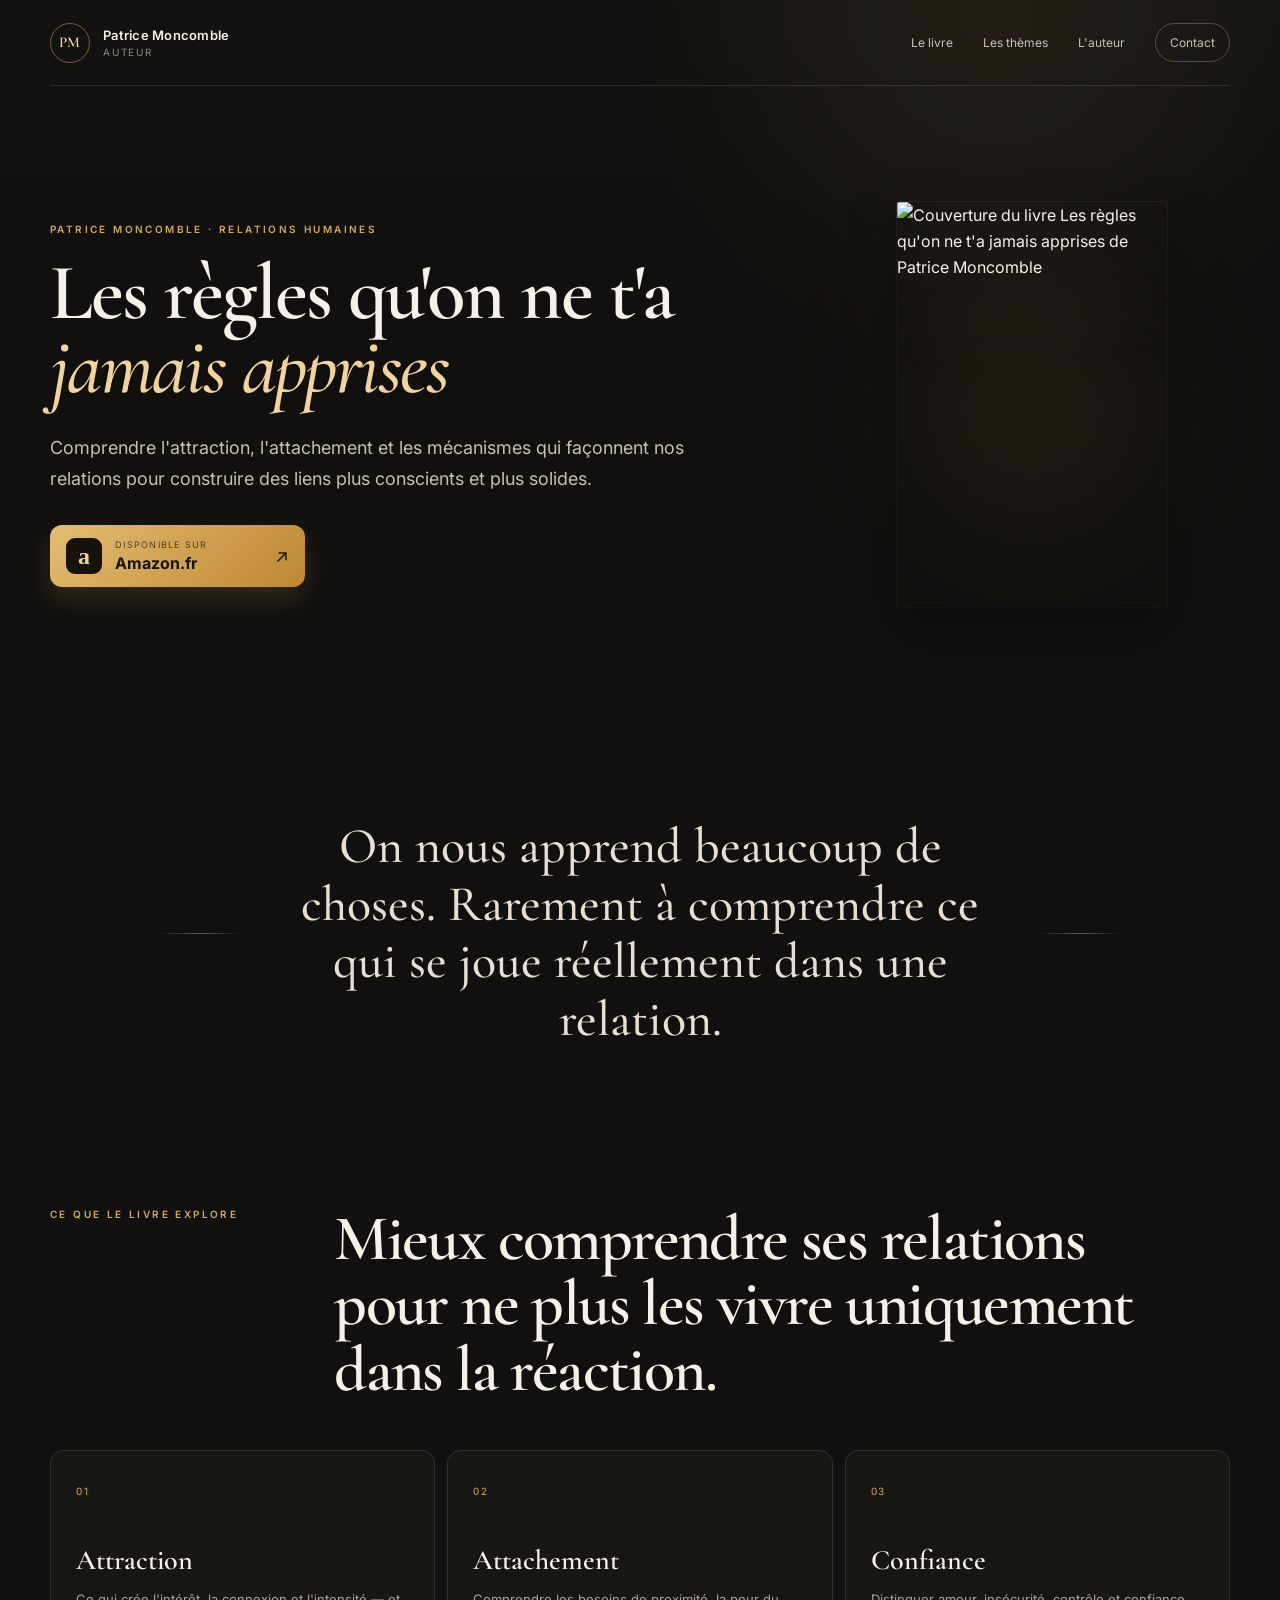
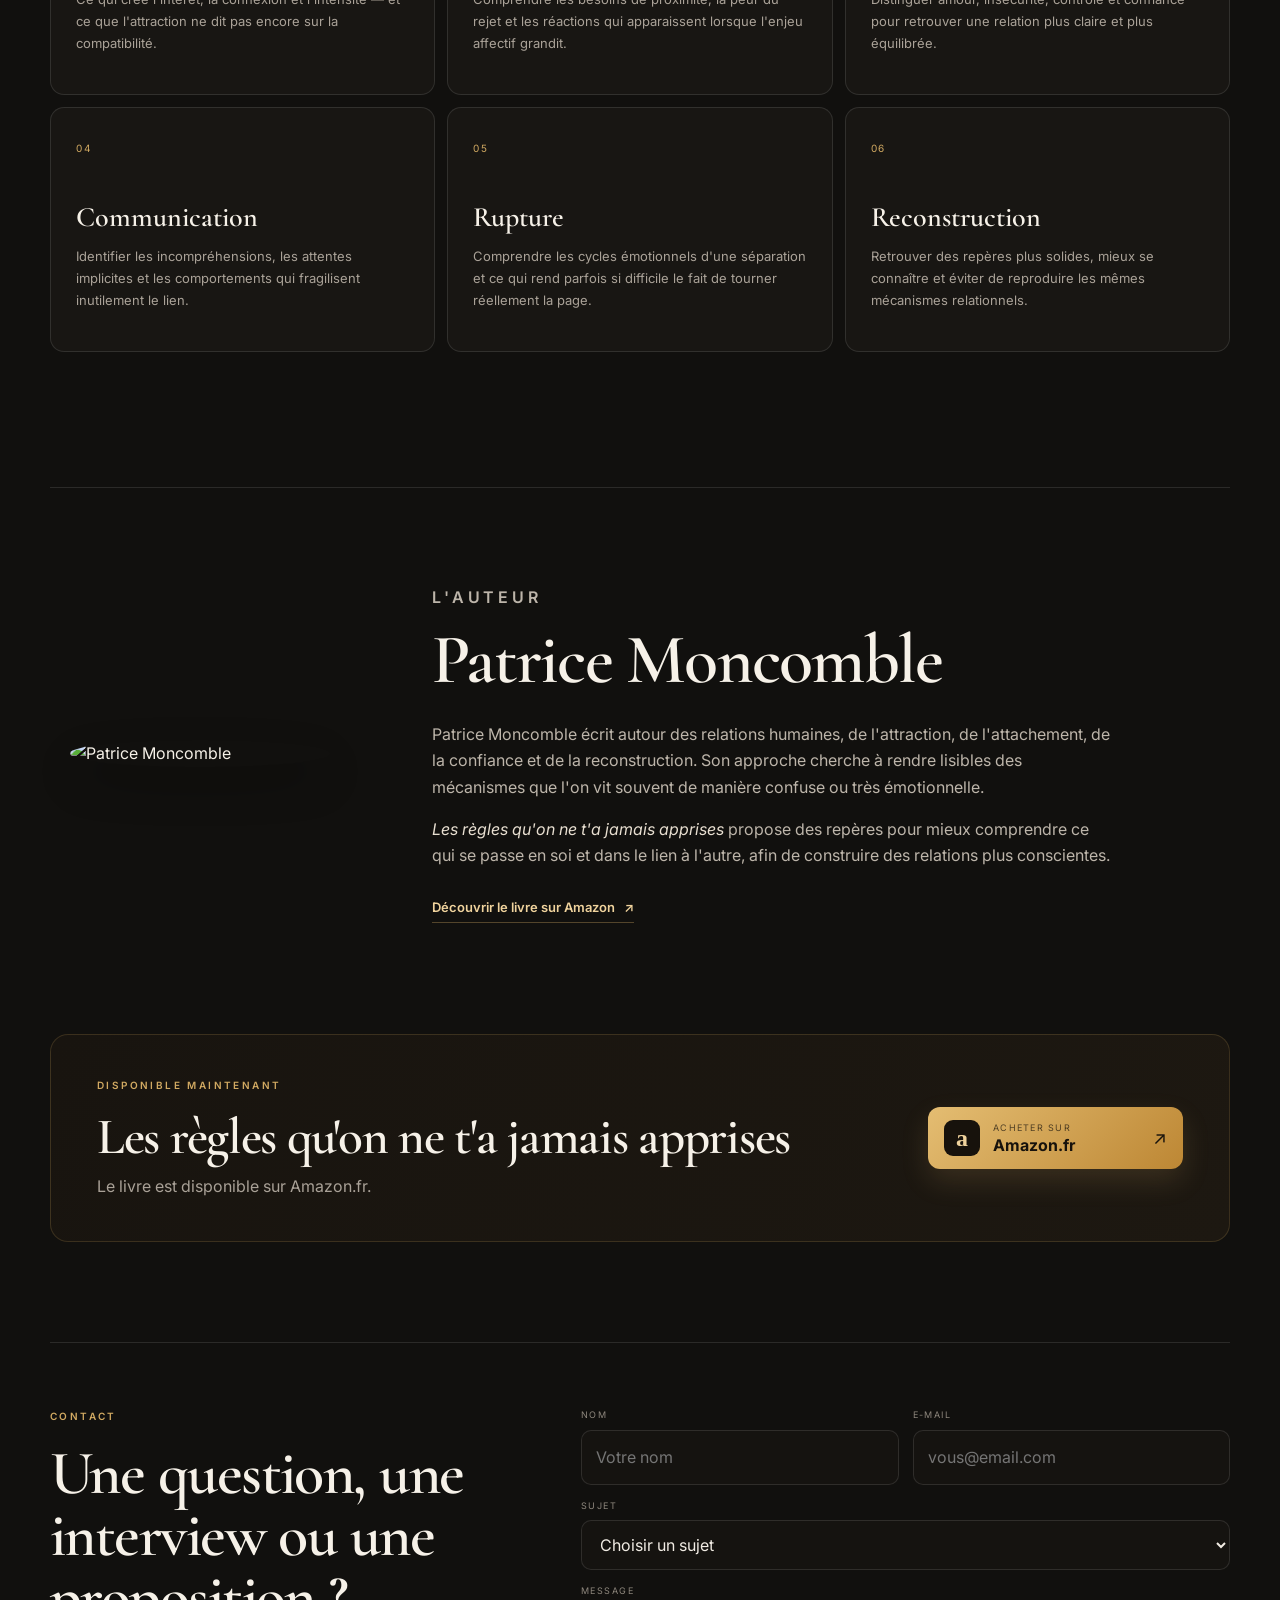
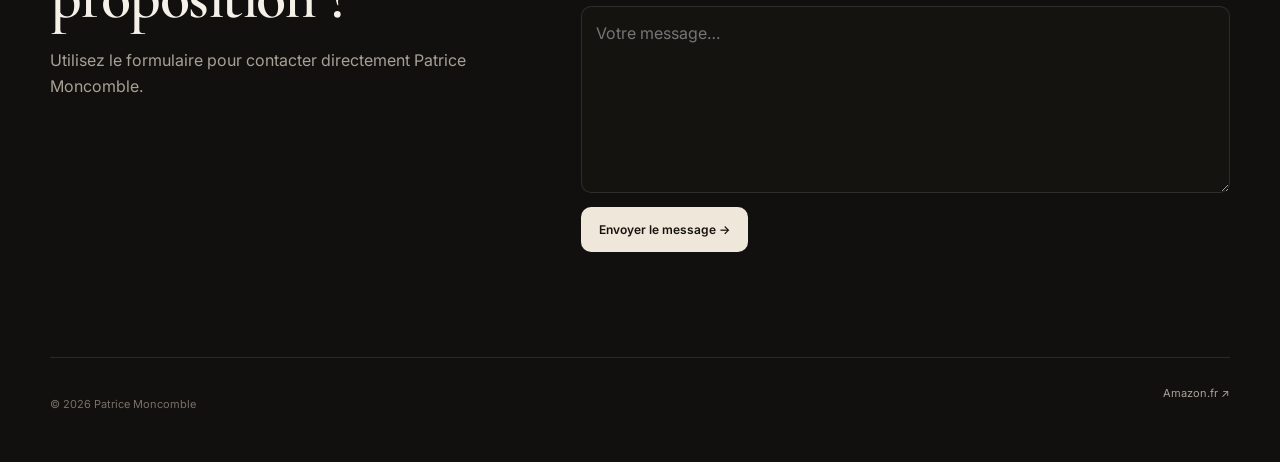
==== index.html @ eac73eb2 "Point homepage to verified book cover" ====
<!doctype html>
<html lang="fr">
<head>
  <meta charset="utf-8" />
  <meta name="viewport" content="width=device-width, initial-scale=1" />
  <meta name="description" content="Patrice Moncomble — Les règles qu'on ne t'a jamais apprises. Un livre sur l'attraction, l'attachement, la confiance et les relations modernes." />
  <meta name="theme-color" content="#11100e" />
  <title>Patrice Moncomble — Les règles qu'on ne t'a jamais apprises</title>
  <link rel="preconnect" href="https://fonts.googleapis.com">
  <link rel="preconnect" href="https://fonts.gstatic.com" crossorigin>
  <link href="https://fonts.googleapis.com/css2?family=Cormorant+Garamond:ital,wght@0,500;0,600;1,500;1,600&family=Inter:wght@400;500;600&display=swap" rel="stylesheet">
  <link rel="stylesheet" href="styles.css?v=20261001-2" />
</head>
<body>
  <header class="site-header">
    <a class="brand" href="#top" aria-label="Patrice Moncomble — accueil">
      <span class="brand-monogram">PM</span>
      <span class="brand-text"><strong>Patrice Moncomble</strong><small>Auteur</small></span>
    </a>
    <button class="menu-toggle" type="button" aria-expanded="false" aria-controls="main-nav" data-menu-toggle><span></span><span></span><span class="sr-only">Ouvrir le menu</span></button>
    <nav class="main-nav" id="main-nav" data-menu>
      <a href="#livre">Le livre</a>
      <a href="#themes">Les thèmes</a>
      <a href="#auteur">L'auteur</a>
      <a href="#contact" class="nav-contact">Contact</a>
    </nav>
  </header>

  <main id="top">
    <section class="hero" id="livre">
      <div class="hero-copy reveal">
        <p class="eyebrow">Patrice Moncomble · Relations humaines</p>
        <h1>Les règles qu'on ne t'a <em>jamais apprises</em></h1>
        <p class="hero-lead">Comprendre l'attraction, l'attachement et les mécanismes qui façonnent nos relations pour construire des liens plus conscients et plus solides.</p>

        <div class="buy-wrap" data-buy-wrap>
          <a class="amazon-button" href="https://www.amazon.fr/dp/B0H4B41YDD" target="_blank" rel="noopener noreferrer" data-amazon-button>
            <span class="amazon-mark">a</span>
            <span class="amazon-copy"><small>Disponible sur</small><strong>Amazon.fr</strong></span>
            <span class="amazon-arrow">↗</span>
          </a>
          <div class="spark-layer" aria-hidden="true" data-spark-layer></div>
        </div>
      </div>

      <div class="book-column reveal" data-delay="1">
        <div class="book-stage">
          <a class="book-link" href="https://www.amazon.fr/dp/B0H4B41YDD" target="_blank" rel="noopener noreferrer" aria-label="Acheter Les règles qu'on ne t'a jamais apprises sur Amazon.fr">
            <img src="assets/book-cover-live.jpg?v=20261002-1300" alt="Couverture du livre Les règles qu'on ne t'a jamais apprises de Patrice Moncomble" class="book-cover" />
            <span class="sr-only">Acheter le livre sur Amazon.fr</span>
          </a>
        </div>
      </div>
    </section>

    <section class="statement reveal">
      <span class="statement-rule"></span>
      <p>On nous apprend beaucoup de choses. Rarement à comprendre ce qui se joue réellement dans une relation.</p>
      <span class="statement-rule"></span>
    </section>

    <section class="content-section" id="themes">
      <div class="section-heading reveal">
        <p class="eyebrow">Ce que le livre explore</p>
        <h2>Mieux comprendre ses relations pour ne plus les vivre uniquement dans la réaction.</h2>
      </div>

      <div class="topic-grid">
        <article class="topic-card reveal"><span class="topic-number">01</span><h3>Attraction</h3><p>Ce qui crée l'intérêt, la connexion et l'intensité — et ce que l'attraction ne dit pas encore sur la compatibilité.</p></article>
        <article class="topic-card reveal" data-delay="1"><span class="topic-number">02</span><h3>Attachement</h3><p>Comprendre les besoins de proximité, la peur du rejet et les réactions qui apparaissent lorsque l'enjeu affectif grandit.</p></article>
        <article class="topic-card reveal" data-delay="2"><span class="topic-number">03</span><h3>Confiance</h3><p>Distinguer amour, insécurité, contrôle et confiance pour retrouver une relation plus claire et plus équilibrée.</p></article>
        <article class="topic-card reveal"><span class="topic-number">04</span><h3>Communication</h3><p>Identifier les incompréhensions, les attentes implicites et les comportements qui fragilisent inutilement le lien.</p></article>
        <article class="topic-card reveal" data-delay="1"><span class="topic-number">05</span><h3>Rupture</h3><p>Comprendre les cycles émotionnels d'une séparation et ce qui rend parfois si difficile le fait de tourner réellement la page.</p></article>
        <article class="topic-card reveal" data-delay="2"><span class="topic-number">06</span><h3>Reconstruction</h3><p>Retrouver des repères plus solides, mieux se connaître et éviter de reproduire les mêmes mécanismes relationnels.</p></article>
      </div>
    </section>

    <section class="author-section" id="auteur">
      <div class="author-photo reveal">
        <img src="assets/patrice-profile-v2.jpg" alt="Patrice Moncomble" />
      </div>
      <div class="author-copy reveal" data-delay="1">
        <p class="eyebrow">L'auteur</p>
        <h2>Patrice Moncomble</h2>
        <p>Patrice Moncomble écrit autour des relations humaines, de l'attraction, de l'attachement, de la confiance et de la reconstruction. Son approche cherche à rendre lisibles des mécanismes que l'on vit souvent de manière confuse ou très émotionnelle.</p>
        <p><em>Les règles qu'on ne t'a jamais apprises</em> propose des repères pour mieux comprendre ce qui se passe en soi et dans le lien à l'autre, afin de construire des relations plus conscientes.</p>
        <a class="text-link" href="https://www.amazon.fr/dp/B0H4B41YDD" target="_blank" rel="noopener noreferrer">Découvrir le livre sur Amazon <span>↗</span></a>
      </div>
    </section>

    <section class="purchase-section reveal">
      <div>
        <p class="eyebrow">Disponible maintenant</p>
        <h2>Les règles qu'on ne t'a jamais apprises</h2>
        <p>Le livre est disponible sur Amazon.fr.</p>
      </div>
      <div class="buy-wrap compact" data-buy-wrap>
        <a class="amazon-button" href="https://www.amazon.fr/dp/B0H4B41YDD" target="_blank" rel="noopener noreferrer" data-amazon-button>
          <span class="amazon-mark">a</span>
          <span class="amazon-copy"><small>Acheter sur</small><strong>Amazon.fr</strong></span>
          <span class="amazon-arrow">↗</span>
        </a>
        <div class="spark-layer" aria-hidden="true" data-spark-layer></div>
      </div>
    </section>

    <section class="contact-section" id="contact">
      <div class="contact-copy reveal">
        <p class="eyebrow">Contact</p>
        <h2>Une question, une interview ou une proposition ?</h2>
        <p>Utilisez le formulaire pour contacter directement Patrice Moncomble.</p>
      </div>

      <form class="contact-form reveal" action="https://formsubmit.co/patrice.moncomble@gmail.com" method="POST" data-contact-form>
        <input type="hidden" name="_subject" value="Nouveau message — Site Patrice Moncomble">
        <input type="hidden" name="_template" value="table">
        <input type="hidden" name="_captcha" value="false">
        <input type="hidden" name="_next" value="" data-next-url>
        <div class="form-grid">
          <label><span>Nom</span><input type="text" name="name" autocomplete="name" placeholder="Votre nom" required></label>
          <label><span>E-mail</span><input type="email" name="email" autocomplete="email" placeholder="vous@email.com" required></label>
        </div>
        <label><span>Sujet</span><select name="subject" required><option value="">Choisir un sujet</option><option>Le livre</option><option>Presse / interview</option><option>Collaboration</option><option>Autre</option></select></label>
        <label><span>Message</span><textarea name="message" rows="6" placeholder="Votre message…" required></textarea></label>
        <div class="form-footer"><button class="submit-button" type="submit" data-submit-button>Envoyer le message <span>→</span></button><p class="form-status" role="status" aria-live="polite" data-form-status></p></div>
      </form>
    </section>
  </main>

  <footer class="site-footer"><p>© <span data-year></span> Patrice Moncomble</p><a href="https://www.amazon.fr/dp/B0H4B41YDD" target="_blank" rel="noopener noreferrer">Amazon.fr ↗</a></footer>
  <script src="script.js"></script>
</body>
</html>
---- styles.css ----
:root{
  --bg:#11100e;
  --bg-soft:#171512;
  --paper:#eee7da;
  --text:#f6f1e8;
  --muted:#b7afa2;
  --line:rgba(255,255,255,.11);
  --gold:#d2aa62;
  --gold-soft:#f0d39d;
  --card:#181613;
  --max:1180px;
}
*{box-sizing:border-box}
html{scroll-behavior:smooth}
body{margin:0;background:var(--bg);color:var(--text);font-family:"Inter",system-ui,sans-serif;line-height:1.65;-webkit-font-smoothing:antialiased}
a{color:inherit;text-decoration:none}
img{display:block;max-width:100%}
button,input,select,textarea{font:inherit}
.sr-only{position:absolute!important;width:1px!important;height:1px!important;padding:0!important;margin:-1px!important;overflow:hidden!important;clip:rect(0,0,0,0)!important;white-space:nowrap!important;border:0!important}
body::before{content:"";position:fixed;inset:0;pointer-events:none;background:radial-gradient(circle at 78% 2%,rgba(210,170,98,.08),transparent 28%),linear-gradient(180deg,rgba(255,255,255,.012),transparent 45%);z-index:-1}
.site-header{width:min(calc(100% - 40px),var(--max));height:86px;margin:0 auto;display:flex;align-items:center;justify-content:space-between;border-bottom:1px solid var(--line);position:relative;z-index:20}
.brand{display:flex;align-items:center;gap:13px}.brand-monogram{width:40px;height:40px;border-radius:50%;border:1px solid rgba(210,170,98,.5);display:grid;place-items:center;color:var(--gold-soft);font:600 15px/1 "Cormorant Garamond",serif;letter-spacing:.06em}.brand-text{display:flex;flex-direction:column;line-height:1.08}.brand-text strong{font-size:13px;font-weight:600;letter-spacing:.02em}.brand-text small{font-size:10px;color:#8f887f;text-transform:uppercase;letter-spacing:.18em;margin-top:5px}.main-nav{display:flex;align-items:center;gap:30px;font-size:12px;color:#cac2b7}.main-nav a{transition:color .2s ease}.main-nav a:hover{color:#fff}.nav-contact{padding:9px 14px;border:1px solid rgba(210,170,98,.36);border-radius:999px}.menu-toggle{display:none;width:42px;height:42px;border:0;background:none;color:#fff}.menu-toggle>span:not(.sr-only){display:block;width:22px;height:1px;background:#fff;margin:6px auto}
.hero{width:min(calc(100% - 40px),var(--max));margin:0 auto;min-height:650px;padding:68px 0 82px;display:grid;grid-template-columns:minmax(0,1.28fr) minmax(260px,.72fr);gap:82px;align-items:center}.eyebrow{margin:0 0 18px;font-size:10px;font-weight:600;text-transform:uppercase;letter-spacing:.24em;color:var(--gold)}.hero h1,.section-heading h2,.author-copy h2,.purchase-section h2,.contact-copy h2{font-family:"Cormorant Garamond",serif;font-weight:600;letter-spacing:-.025em}.hero h1{font-size:clamp(54px,6.2vw,88px);line-height:.94;margin:0;max-width:760px}.hero h1 em{color:var(--gold-soft);font-weight:500}.hero-lead{max-width:650px;margin:28px 0 30px;font-size:18px;line-height:1.72;color:#c7bfb4}.hero-topics{display:flex;flex-wrap:wrap;gap:9px;margin-top:28px}.hero-topics span{font-size:11px;color:#9f978e;border:1px solid var(--line);border-radius:999px;padding:7px 11px}
.book-column{display:flex;justify-content:center}.book-stage{width:100%;display:flex;justify-content:center;position:relative}.book-stage::before{content:"";position:absolute;width:270px;height:270px;border-radius:50%;background:rgba(210,170,98,.065);filter:blur(68px);top:18%;left:50%;transform:translateX(-50%)}.book-link{display:block;position:relative;width:min(270px,64vw);cursor:pointer;transition:transform .25s ease}.book-link:hover{transform:translateY(-3px)}.book-cover{width:100%;height:auto;aspect-ratio:2/3;object-fit:cover;border-radius:2px;box-shadow:0 24px 52px rgba(0,0,0,.36),0 0 0 1px rgba(255,255,255,.05);position:relative;z-index:1}
.buy-wrap{display:inline-flex;position:relative}.amazon-button{display:inline-flex;align-items:center;gap:13px;min-width:255px;padding:13px 16px;border-radius:12px;background:linear-gradient(135deg,#e4bd72,#bd8734);color:#17120c;box-shadow:0 12px 28px rgba(210,170,98,.16);position:relative;z-index:2;transition:transform .22s ease,box-shadow .22s ease}.amazon-button:hover{transform:translateY(-2px);box-shadow:0 18px 35px rgba(210,170,98,.22)}.amazon-mark{width:36px;height:36px;border-radius:9px;display:grid;place-items:center;background:#17120c;color:#f0d39d;font:600 24px/1 Georgia,serif}.amazon-copy{display:flex;flex-direction:column;line-height:1.05}.amazon-copy small{font-size:9px;text-transform:uppercase;letter-spacing:.14em;opacity:.7}.amazon-copy strong{font-size:16px;margin-top:5px}.amazon-arrow{margin-left:auto;font-size:18px}.spark-layer{position:absolute;inset:-20px;pointer-events:none;z-index:3}.spark{position:absolute;width:5px;height:5px;border-radius:50%;background:#ffe0a0;box-shadow:0 0 9px rgba(255,222,160,.9);animation:spark .82s ease-out forwards}.spark.star{width:7px;height:7px;border-radius:0;clip-path:polygon(50% 0,62% 38%,100% 50%,62% 62%,50% 100%,38% 62%,0 50%,38% 38%)}@keyframes spark{0%{transform:scale(.1);opacity:0}18%{opacity:1}100%{transform:translate(var(--dx),var(--dy)) scale(1.25);opacity:0}}
.statement{width:min(calc(100% - 40px),960px);margin:0 auto;padding:82px 0 98px;display:grid;grid-template-columns:80px 1fr 80px;gap:28px;align-items:center;text-align:center}.statement-rule{height:1px;background:linear-gradient(90deg,transparent,rgba(210,170,98,.5),transparent)}.statement p{margin:0;font:500 clamp(30px,4.3vw,50px)/1.15 "Cormorant Garamond",serif;color:#e7dfd3}
.content-section{width:min(calc(100% - 40px),var(--max));margin:0 auto;padding:60px 0 105px}.section-heading{display:grid;grid-template-columns:.42fr 1.58fr;gap:46px;align-items:start;margin-bottom:48px}.section-heading h2{font-size:clamp(42px,5vw,64px);line-height:1.02;margin:0;max-width:830px}.topic-grid{display:grid;grid-template-columns:repeat(3,1fr);gap:12px}.topic-card{min-height:245px;background:var(--card);border:1px solid var(--line);border-radius:14px;padding:25px;transition:transform .22s ease,border-color .22s ease,background .22s ease}.topic-card:hover{transform:translateY(-3px);border-color:rgba(210,170,98,.28);background:#1c1915}.topic-number{font-size:10px;color:var(--gold);letter-spacing:.18em}.topic-card h3{font:600 28px/1.05 "Cormorant Garamond",serif;margin:44px 0 12px}.topic-card p{margin:0;font-size:13px;line-height:1.7;color:#aaa298}
.author-section{width:min(calc(100% - 40px),var(--max));margin:30px auto 0;padding:96px 0;display:grid;grid-template-columns:300px 1fr;gap:82px;align-items:center;border-top:1px solid var(--line)}.author-photo{width:260px;justify-self:center}.author-photo img{width:100%;height:auto;border-radius:50%;box-shadow:0 18px 42px rgba(0,0,0,.24)}.author-copy h2{font-size:clamp(48px,5.5vw,70px);line-height:.98;margin:0 0 26px}.author-copy p{max-width:680px;font-size:16px;color:#bdb5aa;margin:0 0 16px}.author-copy em{color:#e8dfd1}.text-link{display:inline-flex;align-items:center;gap:9px;margin-top:12px;color:var(--gold-soft);font-size:13px;font-weight:600;border-bottom:1px solid rgba(210,170,98,.35);padding-bottom:4px}
.purchase-section{width:min(calc(100% - 40px),var(--max));margin:15px auto 100px;padding:42px 46px;border:1px solid rgba(210,170,98,.18);background:linear-gradient(120deg,#18140f,#1d1811);border-radius:18px;display:flex;align-items:center;justify-content:space-between;gap:50px}.purchase-section h2{font-size:clamp(38px,4vw,54px);line-height:1;margin:0 0 10px}.purchase-section p:not(.eyebrow){margin:0;color:#a9a197}.compact{flex:0 0 auto}
.contact-section{width:min(calc(100% - 40px),var(--max));margin:0 auto;padding:65px 0 105px;display:grid;grid-template-columns:.82fr 1.18fr;gap:80px;border-top:1px solid var(--line)}.contact-copy h2{font-size:clamp(42px,5vw,62px);line-height:1;margin:0 0 18px}.contact-copy p:last-child{color:#a8a095;max-width:440px}.contact-form{display:flex;flex-direction:column;gap:14px}.form-grid{display:grid;grid-template-columns:1fr 1fr;gap:14px}.contact-form label{display:flex;flex-direction:column;gap:7px}.contact-form label span{font-size:9px;text-transform:uppercase;letter-spacing:.16em;color:#8e877d}.contact-form input,.contact-form select,.contact-form textarea{width:100%;border:1px solid var(--line);background:#151310;color:#f1ece4;border-radius:10px;padding:13px 14px;outline:none}.contact-form input:focus,.contact-form select:focus,.contact-form textarea:focus{border-color:rgba(210,170,98,.5)}.form-footer{display:flex;align-items:center;gap:18px}.submit-button{border:0;border-radius:10px;background:var(--paper);color:#16120d;padding:13px 18px;font-size:12px;font-weight:600;cursor:pointer}.submit-button[disabled]{opacity:.6;cursor:wait}.form-status{margin:0;font-size:11px;color:#a8a095}.site-footer{width:min(calc(100% - 40px),var(--max));margin:0 auto;padding:26px 0 38px;border-top:1px solid var(--line);display:flex;justify-content:space-between;color:#777067;font-size:11px}.site-footer a{color:#aaa297}
.reveal{opacity:0;transform:translateY(18px);transition:opacity .68s ease,transform .68s ease}.reveal.in-view{opacity:1;transform:none}.reveal[data-delay="1"]{transition-delay:.08s}.reveal[data-delay="2"]{transition-delay:.16s}
@media(max-width:920px){.main-nav{display:none;position:absolute;top:72px;left:0;right:0;padding:18px;background:#131210;border:1px solid var(--line);border-radius:12px;flex-direction:column;align-items:flex-start}.main-nav.open{display:flex}.menu-toggle{display:block}.hero{grid-template-columns:1fr;gap:48px;min-height:auto;padding-top:54px}.book-column{order:2}.hero-copy{order:1}.book-link{width:min(245px,66vw)}.section-heading,.author-section,.contact-section{grid-template-columns:1fr;gap:40px}.topic-grid{grid-template-columns:1fr 1fr}.author-photo{width:235px;justify-self:start}.purchase-section{flex-direction:column;align-items:flex-start}}
@media(max-width:620px){.site-header{height:74px}.hero{padding:46px 0 64px}.hero h1{font-size:50px}.hero-lead{font-size:16px}.book-link{width:min(225px,68vw)}.statement{grid-template-columns:1fr;padding:62px 0 76px}.statement-rule{display:none}.topic-grid{grid-template-columns:1fr}.content-section{padding-bottom:80px}.author-section{padding:76px 0}.author-photo{width:210px}.purchase-section{padding:28px 24px;margin-bottom:72px}.form-grid{grid-template-columns:1fr}.contact-section{padding-bottom:80px}.site-footer{flex-direction:column;gap:7px}}
@media(prefers-reduced-motion:reduce){html{scroll-behavior:auto}.reveal{opacity:1;transform:none;transition:none}.spark{display:none}.amazon-button,.topic-card,.book-link{transition:none}}
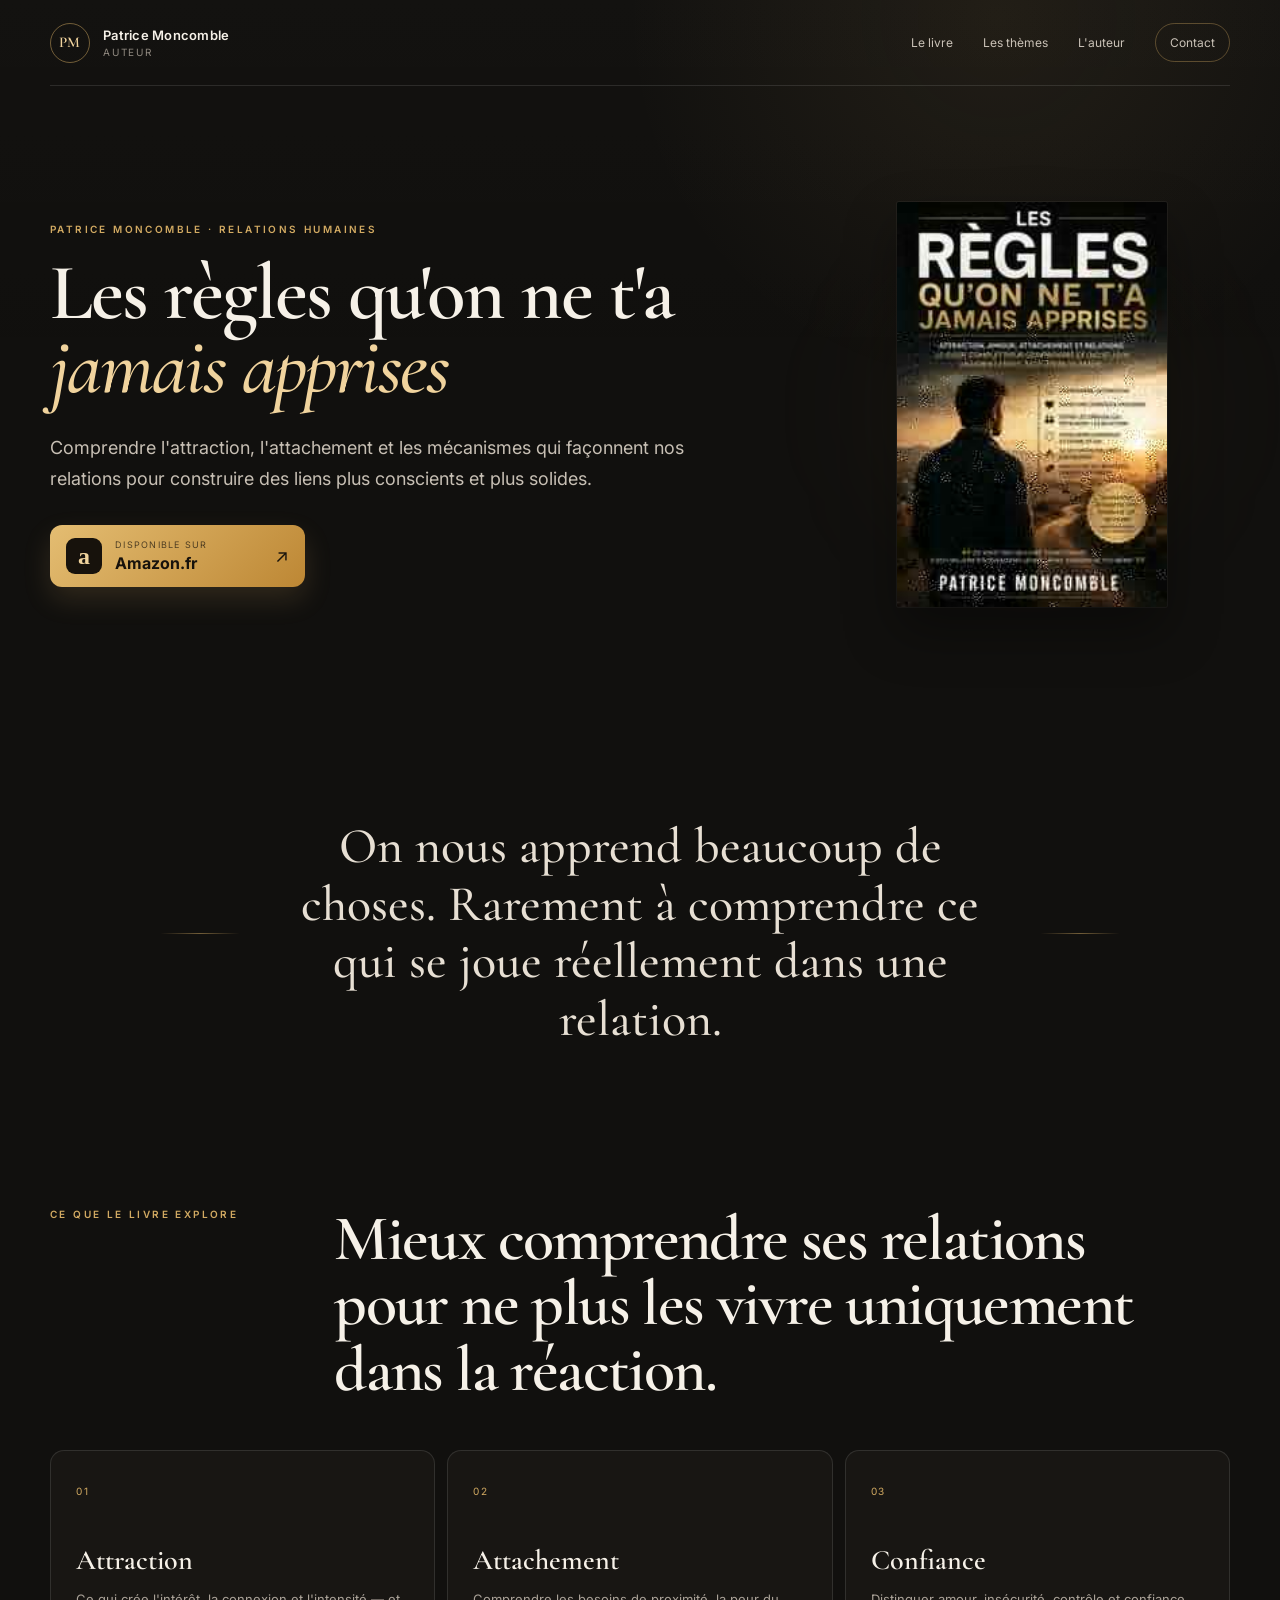
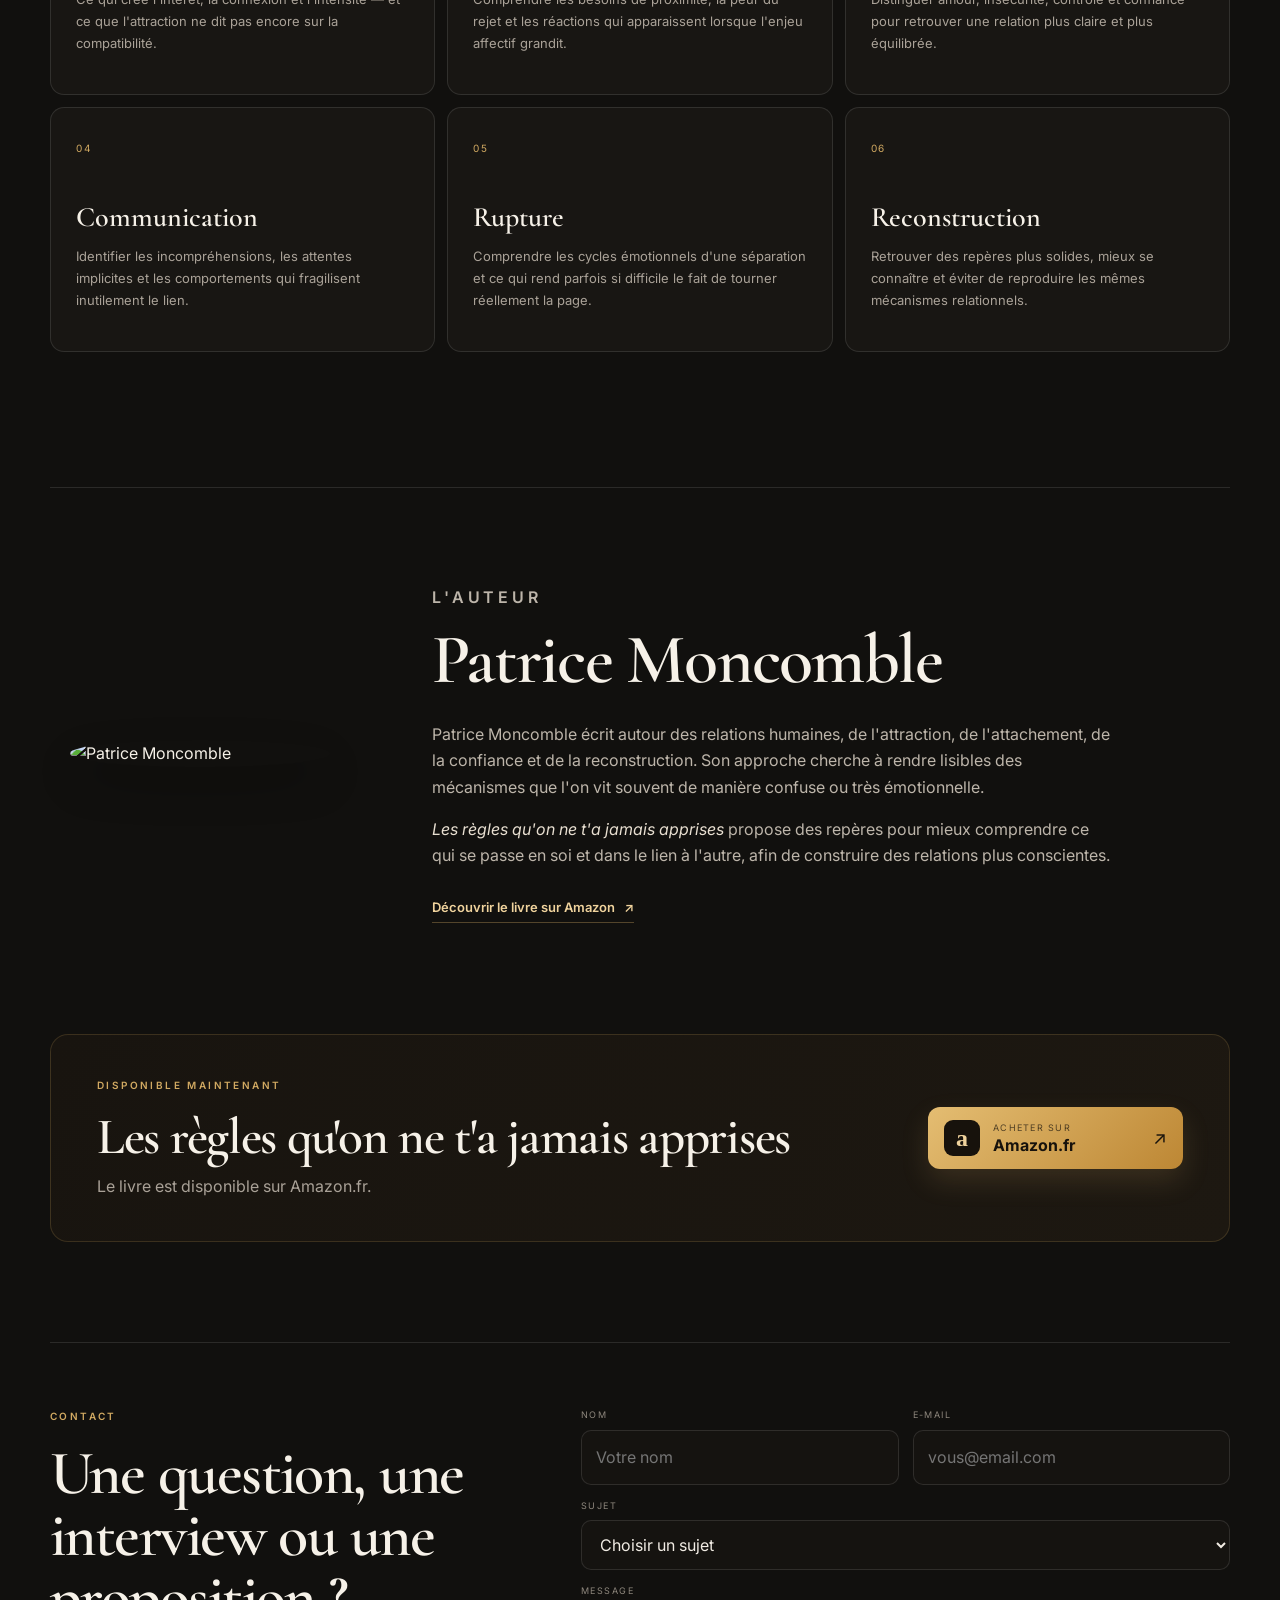
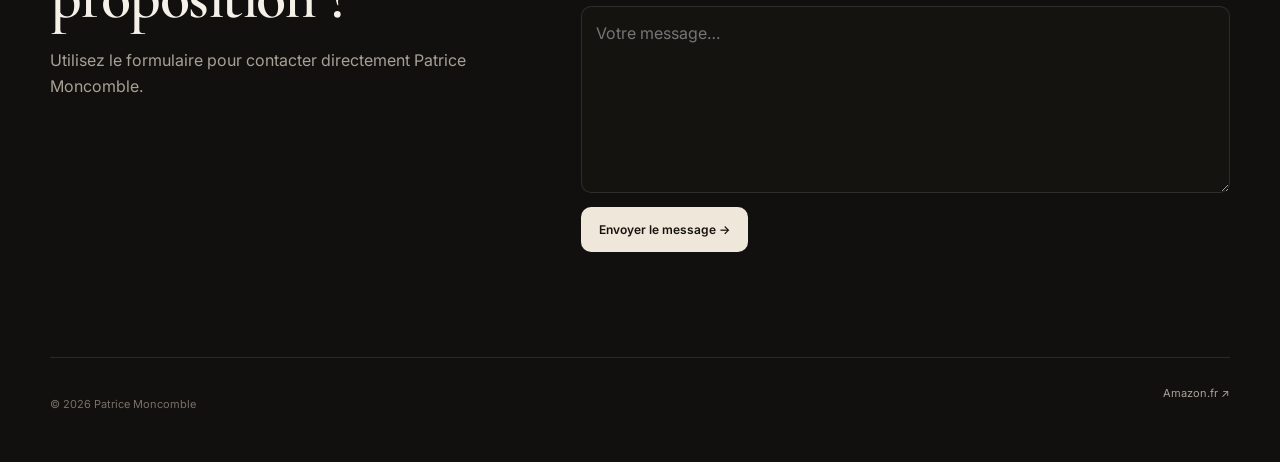
==== commit b81ed1b9: "Use repaired book cover asset" ====
--- a/index.html
+++ b/index.html
@@ -46,7 +46,7 @@
       <div class="book-column reveal" data-delay="1">
         <div class="book-stage">
           <a class="book-link" href="https://www.amazon.fr/dp/B0H4B41YDD" target="_blank" rel="noopener noreferrer" aria-label="Acheter Les règles qu'on ne t'a jamais apprises sur Amazon.fr">
-            <img src="assets/book-cover-live.jpg?v=20261002-1300" alt="Couverture du livre Les règles qu'on ne t'a jamais apprises de Patrice Moncomble" class="book-cover" />
+            <img src="assets/book-cover-fixed.jpg?v=20261002-1415" alt="Couverture du livre Les règles qu'on ne t'a jamais apprises de Patrice Moncomble" class="book-cover" />
             <span class="sr-only">Acheter le livre sur Amazon.fr</span>
           </a>
         </div>
@@ -77,7 +77,7 @@
 
     <section class="author-section" id="auteur">
       <div class="author-photo reveal">
-        <img src="assets/patrice-profile-v2.jpg" alt="Patrice Moncomble" />
+        <img src="https://raw.githubusercontent.com/Stamon11/Stamon/028f6f048873eec47d0cf236f3afa4f89526ac69/assets/patrice-profile-v2.jpg" alt="Patrice Moncomble" />
       </div>
       <div class="author-copy reveal" data-delay="1">
         <p class="eyebrow">L'auteur</p>
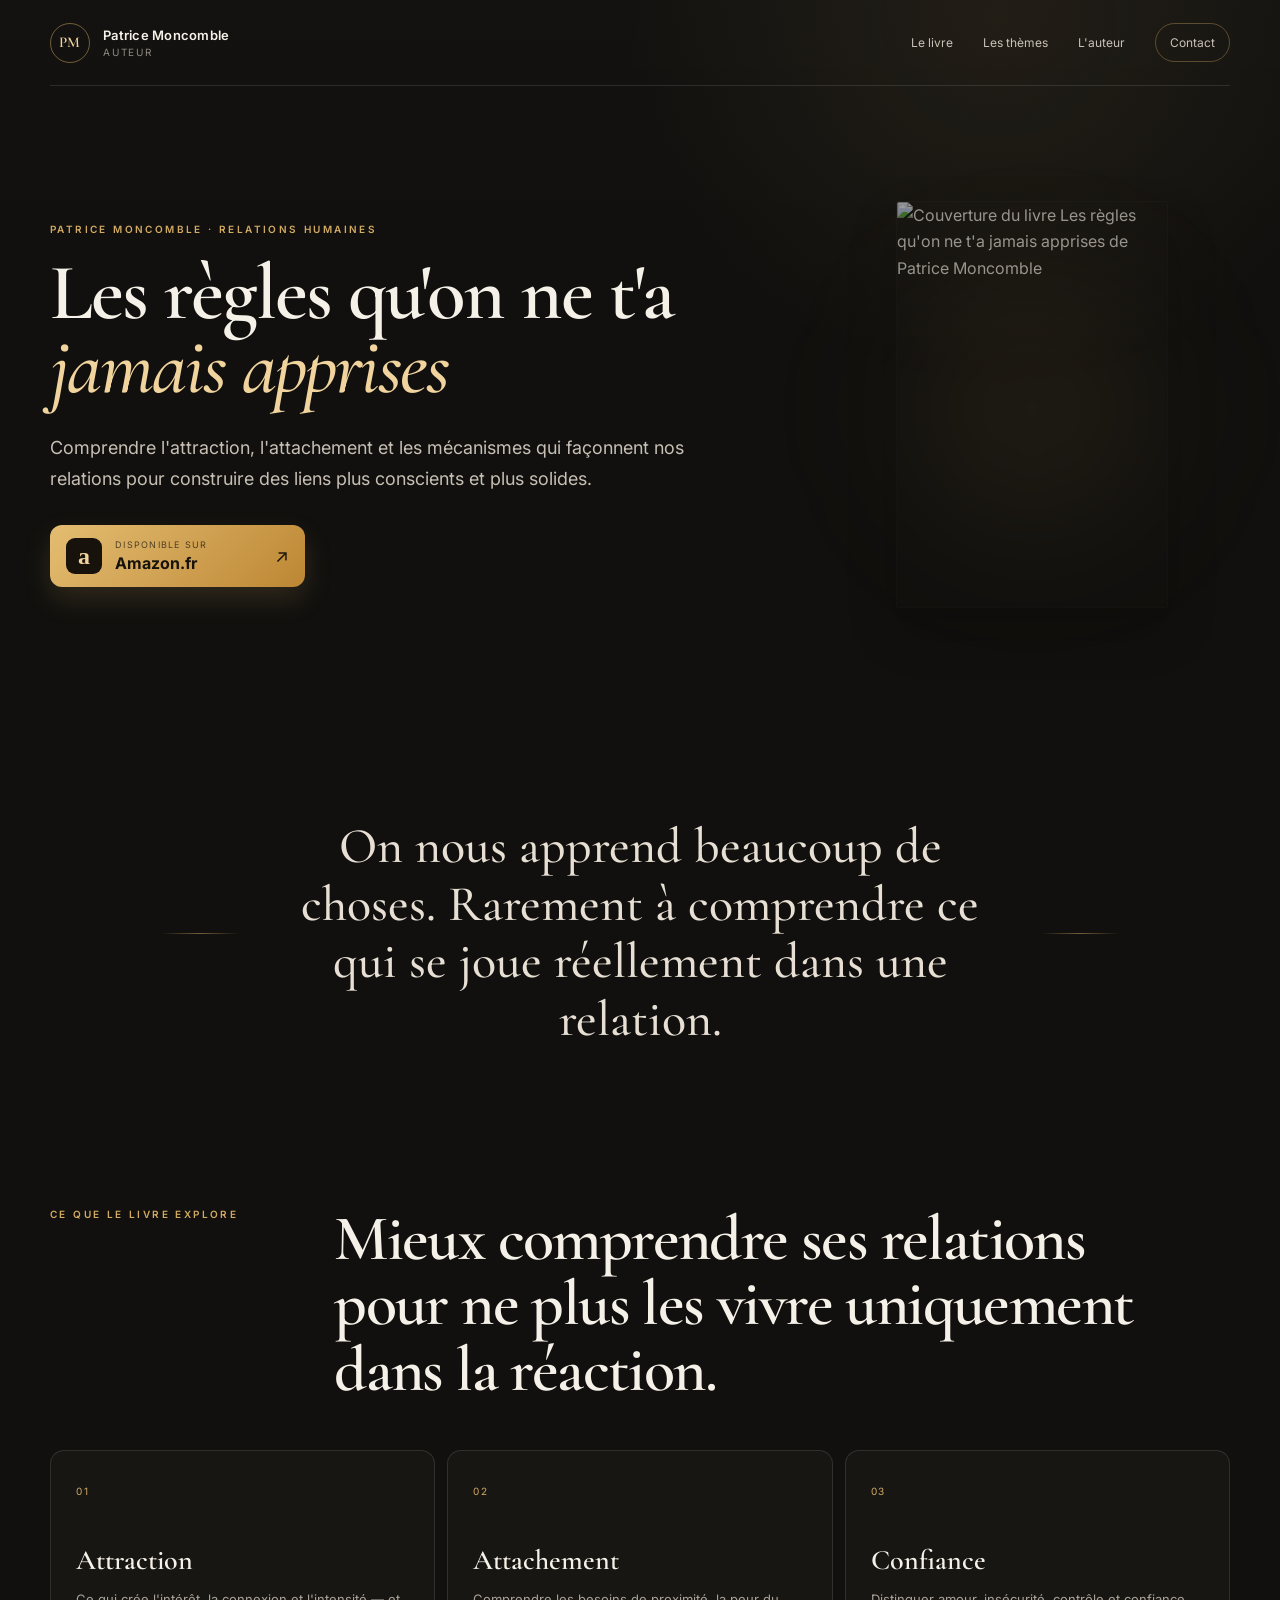
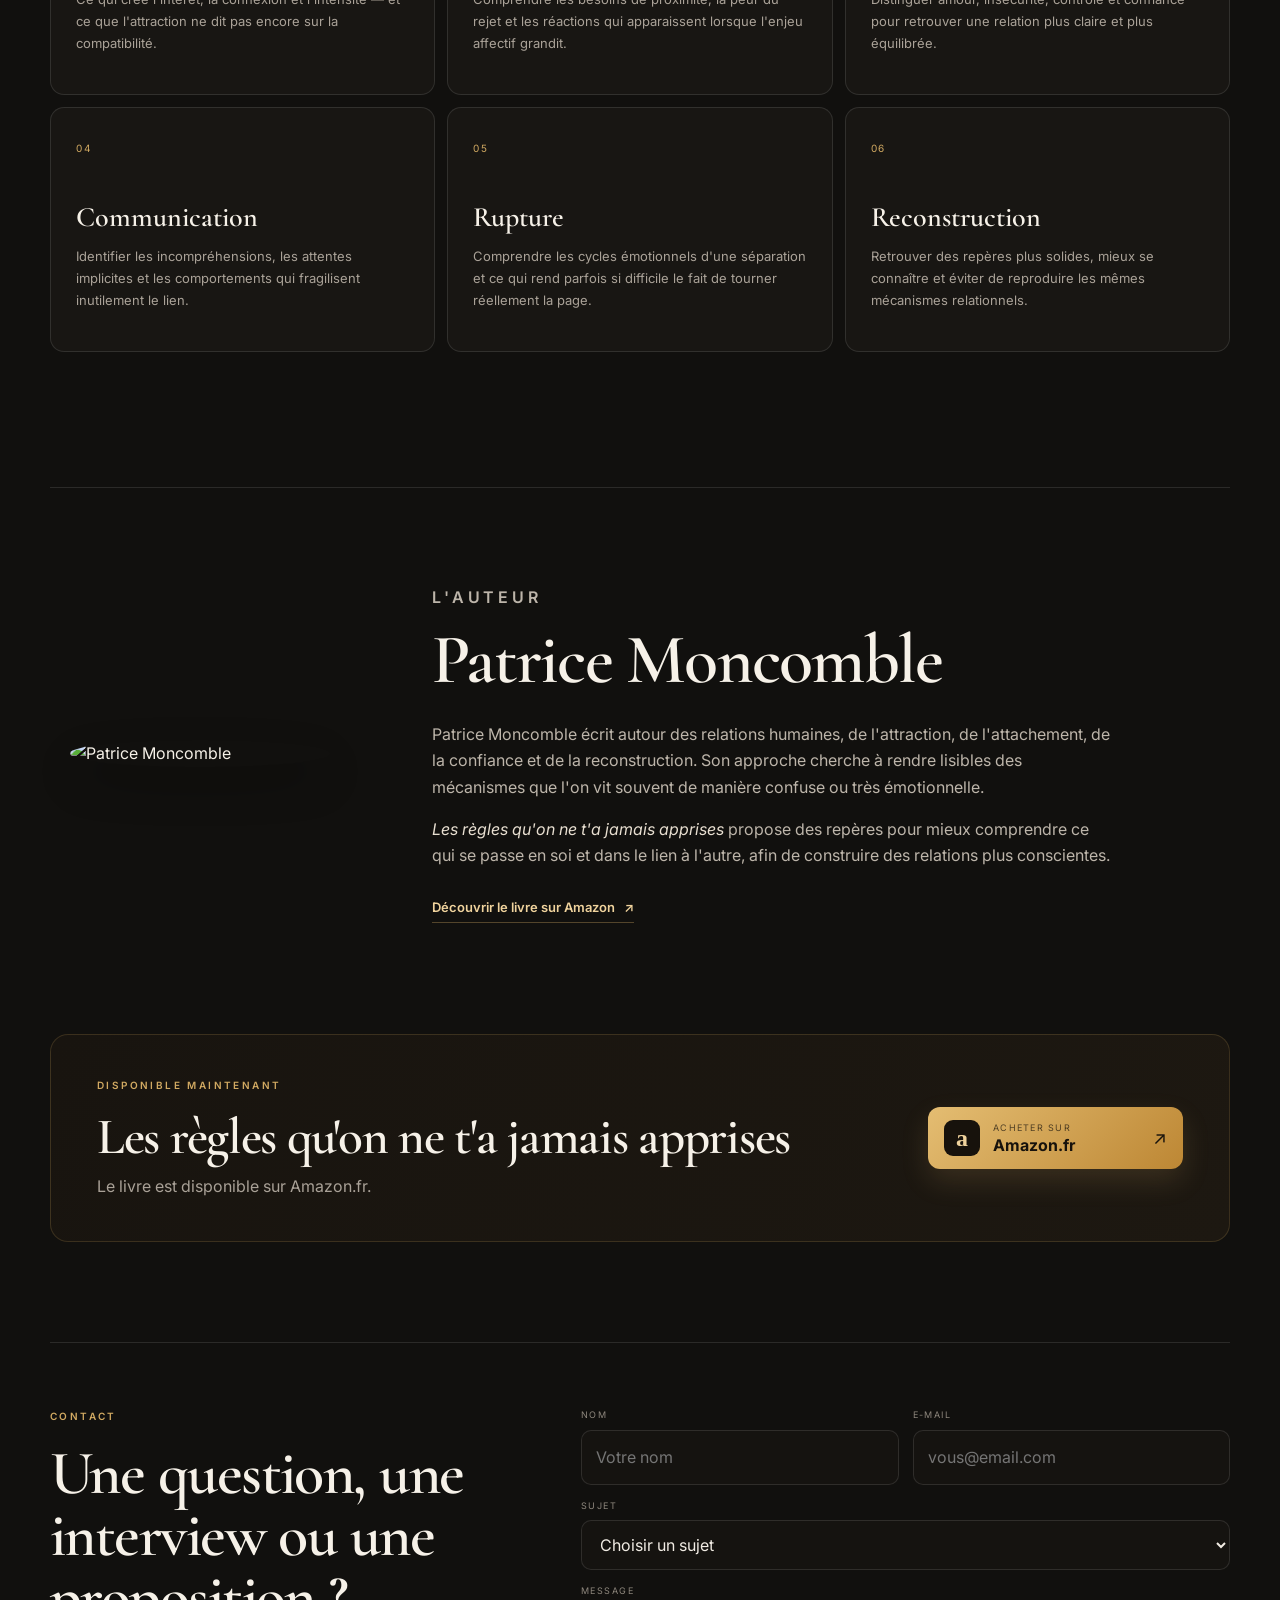
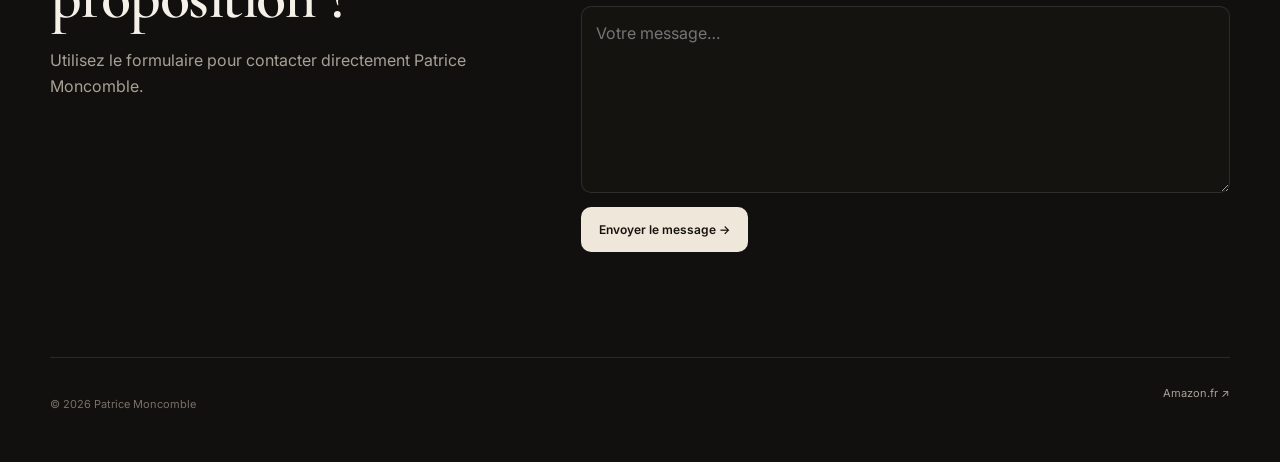
==== commit abbe1ec4: "Force latest cover opacity and interactive assets" ====
--- a/index.html
+++ b/index.html
@@ -9,7 +9,7 @@
   <link rel="preconnect" href="https://fonts.googleapis.com">
   <link rel="preconnect" href="https://fonts.gstatic.com" crossorigin>
   <link href="https://fonts.googleapis.com/css2?family=Cormorant+Garamond:ital,wght@0,500;0,600;1,500;1,600&family=Inter:wght@400;500;600&display=swap" rel="stylesheet">
-  <link rel="stylesheet" href="styles.css?v=20261001-2" />
+  <link rel="stylesheet" href="styles.css?v=20261002-1448" />
 </head>
 <body>
   <header class="site-header">
@@ -46,7 +46,7 @@
       <div class="book-column reveal" data-delay="1">
         <div class="book-stage">
           <a class="book-link" href="https://www.amazon.fr/dp/B0H4B41YDD" target="_blank" rel="noopener noreferrer" aria-label="Acheter Les règles qu'on ne t'a jamais apprises sur Amazon.fr">
-            <img src="assets/book-cover-fixed.jpg?v=20261002-1415" alt="Couverture du livre Les règles qu'on ne t'a jamais apprises de Patrice Moncomble" class="book-cover" />
+            <img src="assets/book-cover-visible.jpg?v=20261002-1448" alt="Couverture du livre Les règles qu'on ne t'a jamais apprises de Patrice Moncomble" class="book-cover" style="opacity:.58" />
             <span class="sr-only">Acheter le livre sur Amazon.fr</span>
           </a>
         </div>
@@ -128,6 +128,6 @@
   </main>
 
   <footer class="site-footer"><p>© <span data-year></span> Patrice Moncomble</p><a href="https://www.amazon.fr/dp/B0H4B41YDD" target="_blank" rel="noopener noreferrer">Amazon.fr ↗</a></footer>
-  <script src="script.js"></script>
+  <script src="script.js?v=20261002-1448"></script>
 </body>
 </html>
--- a/styles.css
+++ b/styles.css
@@ -21,7 +21,7 @@
 .site-header{width:min(calc(100% - 40px),var(--max));height:86px;margin:0 auto;display:flex;align-items:center;justify-content:space-between;border-bottom:1px solid var(--line);position:relative;z-index:20}
 .brand{display:flex;align-items:center;gap:13px}.brand-monogram{width:40px;height:40px;border-radius:50%;border:1px solid rgba(210,170,98,.5);display:grid;place-items:center;color:var(--gold-soft);font:600 15px/1 "Cormorant Garamond",serif;letter-spacing:.06em}.brand-text{display:flex;flex-direction:column;line-height:1.08}.brand-text strong{font-size:13px;font-weight:600;letter-spacing:.02em}.brand-text small{font-size:10px;color:#8f887f;text-transform:uppercase;letter-spacing:.18em;margin-top:5px}.main-nav{display:flex;align-items:center;gap:30px;font-size:12px;color:#cac2b7}.main-nav a{transition:color .2s ease}.main-nav a:hover{color:#fff}.nav-contact{padding:9px 14px;border:1px solid rgba(210,170,98,.36);border-radius:999px}.menu-toggle{display:none;width:42px;height:42px;border:0;background:none;color:#fff}.menu-toggle>span:not(.sr-only){display:block;width:22px;height:1px;background:#fff;margin:6px auto}
 .hero{width:min(calc(100% - 40px),var(--max));margin:0 auto;min-height:650px;padding:68px 0 82px;display:grid;grid-template-columns:minmax(0,1.28fr) minmax(260px,.72fr);gap:82px;align-items:center}.eyebrow{margin:0 0 18px;font-size:10px;font-weight:600;text-transform:uppercase;letter-spacing:.24em;color:var(--gold)}.hero h1,.section-heading h2,.author-copy h2,.purchase-section h2,.contact-copy h2{font-family:"Cormorant Garamond",serif;font-weight:600;letter-spacing:-.025em}.hero h1{font-size:clamp(54px,6.2vw,88px);line-height:.94;margin:0;max-width:760px}.hero h1 em{color:var(--gold-soft);font-weight:500}.hero-lead{max-width:650px;margin:28px 0 30px;font-size:18px;line-height:1.72;color:#c7bfb4}.hero-topics{display:flex;flex-wrap:wrap;gap:9px;margin-top:28px}.hero-topics span{font-size:11px;color:#9f978e;border:1px solid var(--line);border-radius:999px;padding:7px 11px}
-.book-column{display:flex;justify-content:center}.book-stage{width:100%;display:flex;justify-content:center;position:relative}.book-stage::before{content:"";position:absolute;width:270px;height:270px;border-radius:50%;background:rgba(210,170,98,.065);filter:blur(68px);top:18%;left:50%;transform:translateX(-50%)}.book-link{display:block;position:relative;width:min(270px,64vw);cursor:pointer;transition:transform .25s ease}.book-link:hover{transform:translateY(-3px)}.book-cover{width:100%;height:auto;aspect-ratio:2/3;object-fit:cover;border-radius:2px;box-shadow:0 24px 52px rgba(0,0,0,.36),0 0 0 1px rgba(255,255,255,.05);position:relative;z-index:1}
+.book-column{display:flex;justify-content:center}.book-stage{width:100%;display:flex;justify-content:center;position:relative}.book-stage::before{content:"";position:absolute;width:270px;height:270px;border-radius:50%;background:rgba(210,170,98,.065);filter:blur(68px);top:18%;left:50%;transform:translateX(-50%)}.book-link{--rx:0deg;--ry:0deg;--shine-x:50%;--shine-y:50%;display:block;position:relative;width:min(270px,64vw);cursor:pointer;transform:perspective(900px) rotateX(var(--rx)) rotateY(var(--ry)) translateY(0);transform-style:preserve-3d;transition:transform .26s ease,filter .26s ease;will-change:transform}.book-link:hover{transform:perspective(900px) rotateX(var(--rx)) rotateY(var(--ry)) translateY(-3px);filter:drop-shadow(0 18px 22px rgba(210,170,98,.10))}.book-link::after{content:"";position:absolute;inset:0;z-index:2;pointer-events:none;border-radius:2px;background:radial-gradient(circle at var(--shine-x) var(--shine-y),rgba(255,224,164,.30),rgba(255,224,164,.08) 18%,transparent 43%);mix-blend-mode:screen;opacity:0;transition:opacity .25s ease}.book-link.cover-active::after{opacity:.78}.book-cover{opacity:.58;width:100%;height:auto;aspect-ratio:2/3;object-fit:cover;border-radius:2px;box-shadow:0 24px 52px rgba(0,0,0,.36),0 0 0 1px rgba(255,255,255,.05);position:relative;z-index:1;transition:opacity .25s ease,filter .25s ease}.book-link:hover .book-cover{filter:saturate(1.08) contrast(1.04)}
 .buy-wrap{display:inline-flex;position:relative}.amazon-button{display:inline-flex;align-items:center;gap:13px;min-width:255px;padding:13px 16px;border-radius:12px;background:linear-gradient(135deg,#e4bd72,#bd8734);color:#17120c;box-shadow:0 12px 28px rgba(210,170,98,.16);position:relative;z-index:2;transition:transform .22s ease,box-shadow .22s ease}.amazon-button:hover{transform:translateY(-2px);box-shadow:0 18px 35px rgba(210,170,98,.22)}.amazon-mark{width:36px;height:36px;border-radius:9px;display:grid;place-items:center;background:#17120c;color:#f0d39d;font:600 24px/1 Georgia,serif}.amazon-copy{display:flex;flex-direction:column;line-height:1.05}.amazon-copy small{font-size:9px;text-transform:uppercase;letter-spacing:.14em;opacity:.7}.amazon-copy strong{font-size:16px;margin-top:5px}.amazon-arrow{margin-left:auto;font-size:18px}.spark-layer{position:absolute;inset:-20px;pointer-events:none;z-index:3}.spark{position:absolute;width:5px;height:5px;border-radius:50%;background:#ffe0a0;box-shadow:0 0 9px rgba(255,222,160,.9);animation:spark .82s ease-out forwards}.spark.star{width:7px;height:7px;border-radius:0;clip-path:polygon(50% 0,62% 38%,100% 50%,62% 62%,50% 100%,38% 62%,0 50%,38% 38%)}@keyframes spark{0%{transform:scale(.1);opacity:0}18%{opacity:1}100%{transform:translate(var(--dx),var(--dy)) scale(1.25);opacity:0}}
 .statement{width:min(calc(100% - 40px),960px);margin:0 auto;padding:82px 0 98px;display:grid;grid-template-columns:80px 1fr 80px;gap:28px;align-items:center;text-align:center}.statement-rule{height:1px;background:linear-gradient(90deg,transparent,rgba(210,170,98,.5),transparent)}.statement p{margin:0;font:500 clamp(30px,4.3vw,50px)/1.15 "Cormorant Garamond",serif;color:#e7dfd3}
 .content-section{width:min(calc(100% - 40px),var(--max));margin:0 auto;padding:60px 0 105px}.section-heading{display:grid;grid-template-columns:.42fr 1.58fr;gap:46px;align-items:start;margin-bottom:48px}.section-heading h2{font-size:clamp(42px,5vw,64px);line-height:1.02;margin:0;max-width:830px}.topic-grid{display:grid;grid-template-columns:repeat(3,1fr);gap:12px}.topic-card{min-height:245px;background:var(--card);border:1px solid var(--line);border-radius:14px;padding:25px;transition:transform .22s ease,border-color .22s ease,background .22s ease}.topic-card:hover{transform:translateY(-3px);border-color:rgba(210,170,98,.28);background:#1c1915}.topic-number{font-size:10px;color:var(--gold);letter-spacing:.18em}.topic-card h3{font:600 28px/1.05 "Cormorant Garamond",serif;margin:44px 0 12px}.topic-card p{margin:0;font-size:13px;line-height:1.7;color:#aaa298}
@@ -31,4 +31,4 @@
 .reveal{opacity:0;transform:translateY(18px);transition:opacity .68s ease,transform .68s ease}.reveal.in-view{opacity:1;transform:none}.reveal[data-delay="1"]{transition-delay:.08s}.reveal[data-delay="2"]{transition-delay:.16s}
 @media(max-width:920px){.main-nav{display:none;position:absolute;top:72px;left:0;right:0;padding:18px;background:#131210;border:1px solid var(--line);border-radius:12px;flex-direction:column;align-items:flex-start}.main-nav.open{display:flex}.menu-toggle{display:block}.hero{grid-template-columns:1fr;gap:48px;min-height:auto;padding-top:54px}.book-column{order:2}.hero-copy{order:1}.book-link{width:min(245px,66vw)}.section-heading,.author-section,.contact-section{grid-template-columns:1fr;gap:40px}.topic-grid{grid-template-columns:1fr 1fr}.author-photo{width:235px;justify-self:start}.purchase-section{flex-direction:column;align-items:flex-start}}
 @media(max-width:620px){.site-header{height:74px}.hero{padding:46px 0 64px}.hero h1{font-size:50px}.hero-lead{font-size:16px}.book-link{width:min(225px,68vw)}.statement{grid-template-columns:1fr;padding:62px 0 76px}.statement-rule{display:none}.topic-grid{grid-template-columns:1fr}.content-section{padding-bottom:80px}.author-section{padding:76px 0}.author-photo{width:210px}.purchase-section{padding:28px 24px;margin-bottom:72px}.form-grid{grid-template-columns:1fr}.contact-section{padding-bottom:80px}.site-footer{flex-direction:column;gap:7px}}
-@media(prefers-reduced-motion:reduce){html{scroll-behavior:auto}.reveal{opacity:1;transform:none;transition:none}.spark{display:none}.amazon-button,.topic-card,.book-link{transition:none}}
+@media(prefers-reduced-motion:reduce){html{scroll-behavior:auto}.reveal{opacity:1;transform:none;transition:none}.spark{display:none}.amazon-button,.topic-card,.book-link{transition:none}.book-link{transform:none!important}.book-link::after{display:none}.book-cover{transition:none}}
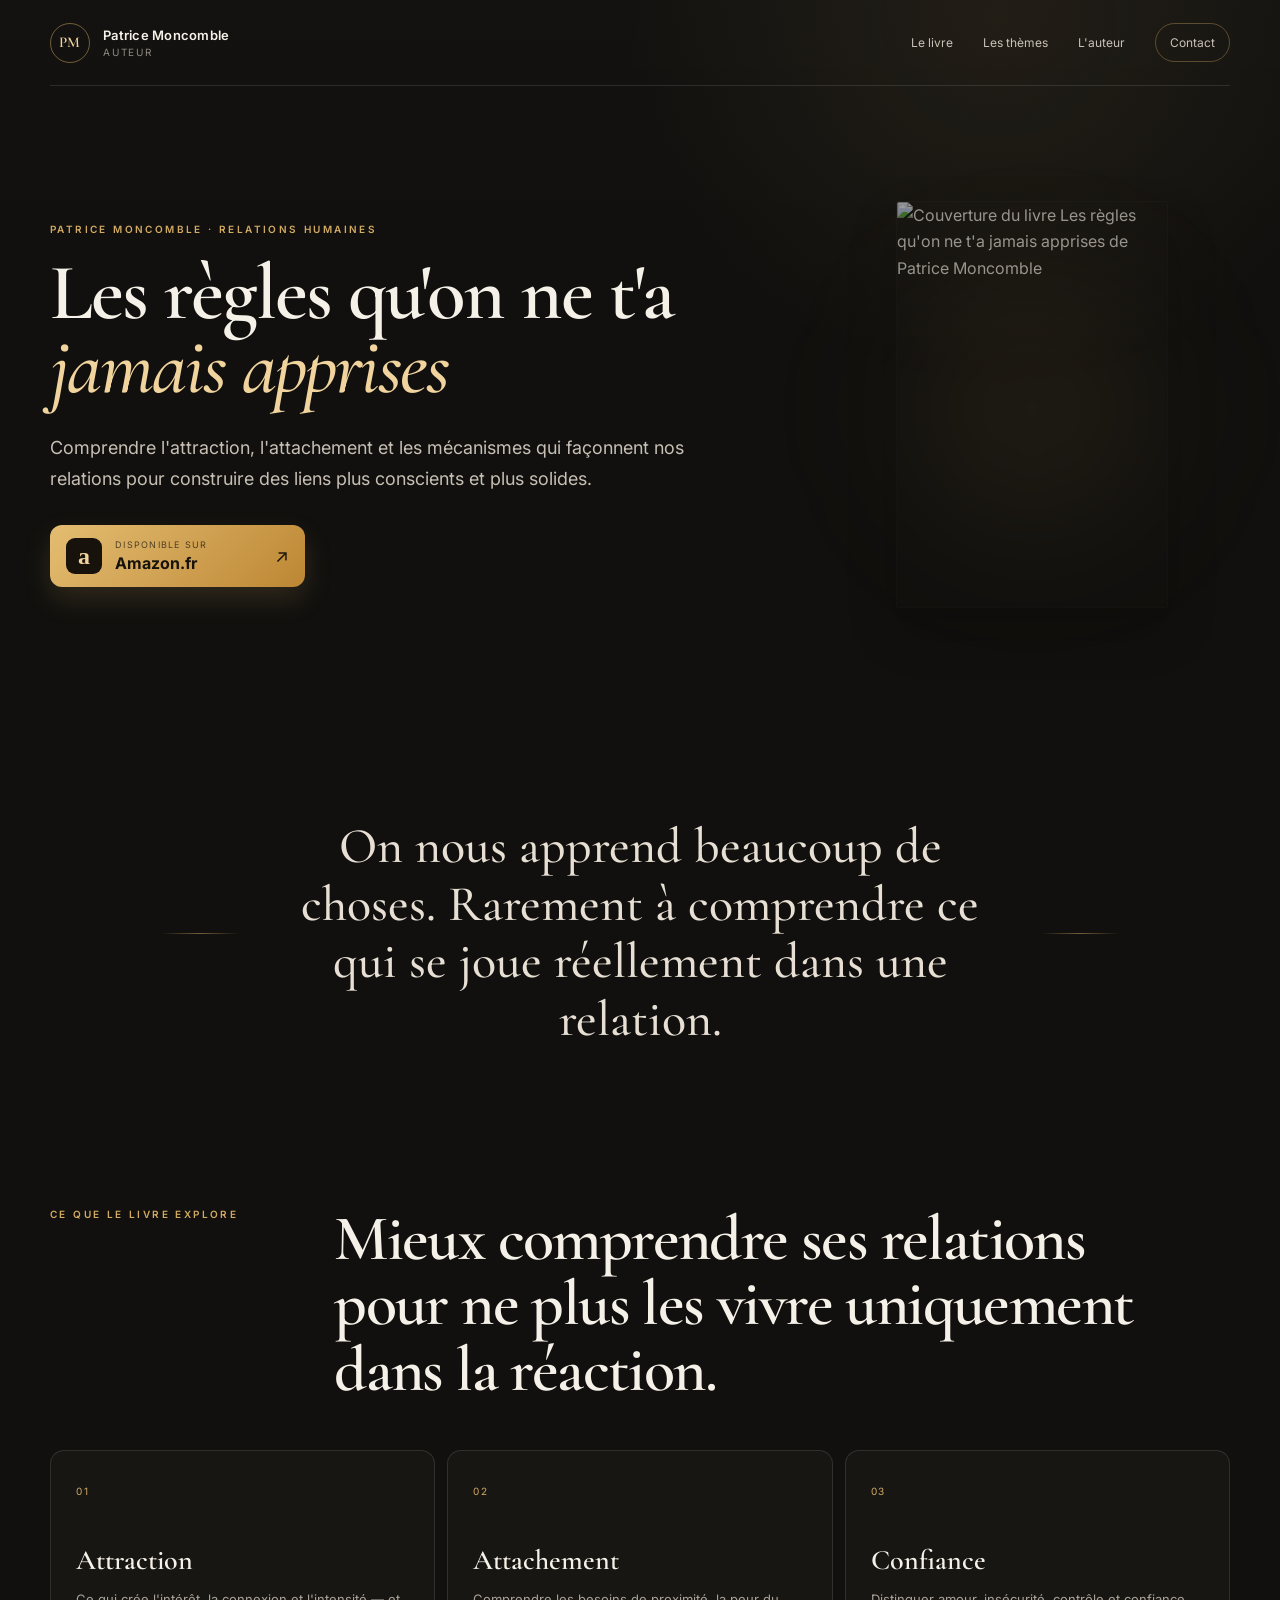
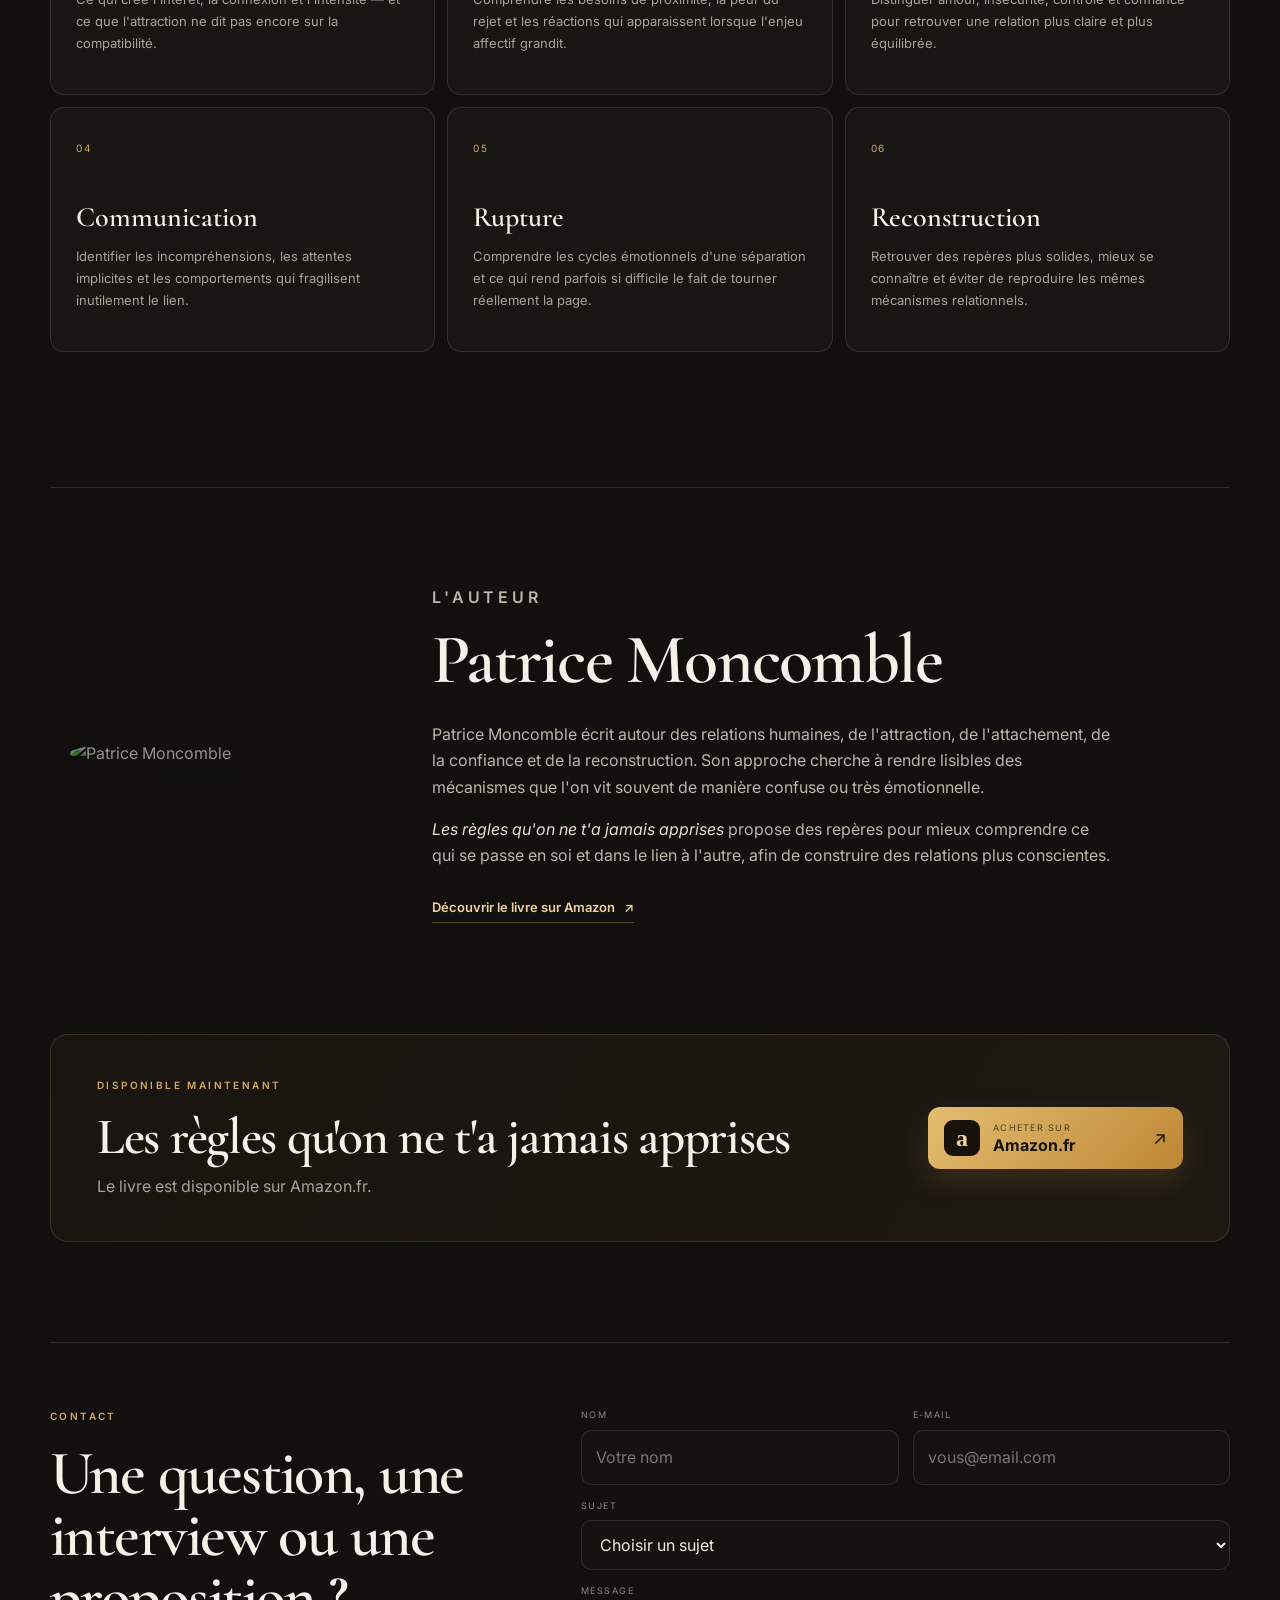
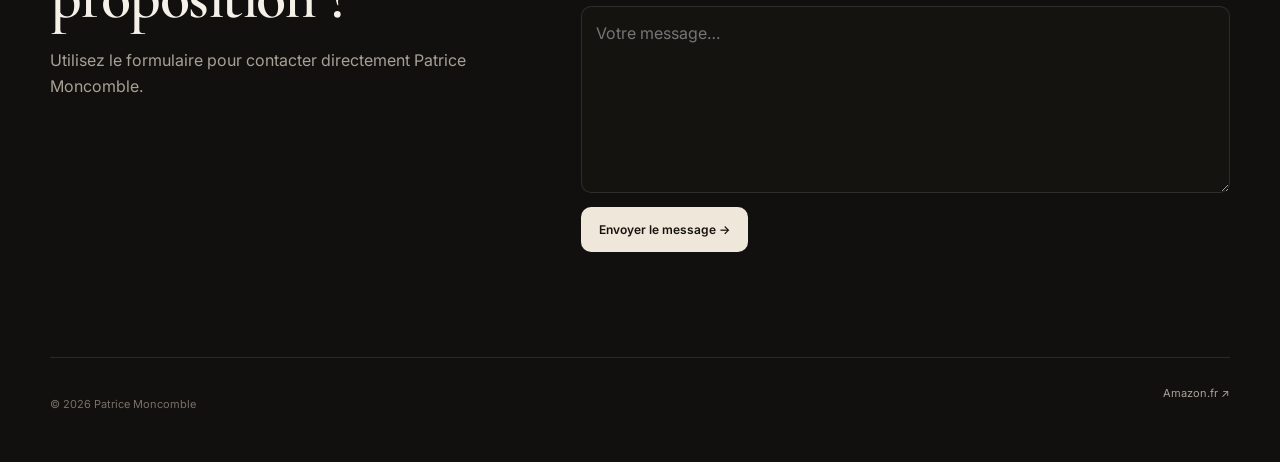
==== commit a7f56428: "Fix author image and force latest visual assets" ====
--- a/index.html
+++ b/index.html
@@ -9,7 +9,7 @@
   <link rel="preconnect" href="https://fonts.googleapis.com">
   <link rel="preconnect" href="https://fonts.gstatic.com" crossorigin>
   <link href="https://fonts.googleapis.com/css2?family=Cormorant+Garamond:ital,wght@0,500;0,600;1,500;1,600&family=Inter:wght@400;500;600&display=swap" rel="stylesheet">
-  <link rel="stylesheet" href="styles.css?v=20261002-1448" />
+  <link rel="stylesheet" href="styles.css?v=20261002-1502" />
 </head>
 <body>
   <header class="site-header">
@@ -77,7 +77,7 @@
 
     <section class="author-section" id="auteur">
       <div class="author-photo reveal">
-        <img src="https://raw.githubusercontent.com/Stamon11/Stamon/028f6f048873eec47d0cf236f3afa4f89526ac69/assets/patrice-profile-v2.jpg" alt="Patrice Moncomble" />
+        <img src="assets/patrice-profile-v2.jpg?v=20261002-1502" alt="Patrice Moncomble" style="opacity:.58" />
       </div>
       <div class="author-copy reveal" data-delay="1">
         <p class="eyebrow">L'auteur</p>
@@ -128,6 +128,6 @@
   </main>
 
   <footer class="site-footer"><p>© <span data-year></span> Patrice Moncomble</p><a href="https://www.amazon.fr/dp/B0H4B41YDD" target="_blank" rel="noopener noreferrer">Amazon.fr ↗</a></footer>
-  <script src="script.js?v=20261002-1448"></script>
+  <script src="script.js?v=20261002-1502"></script>
 </body>
 </html>
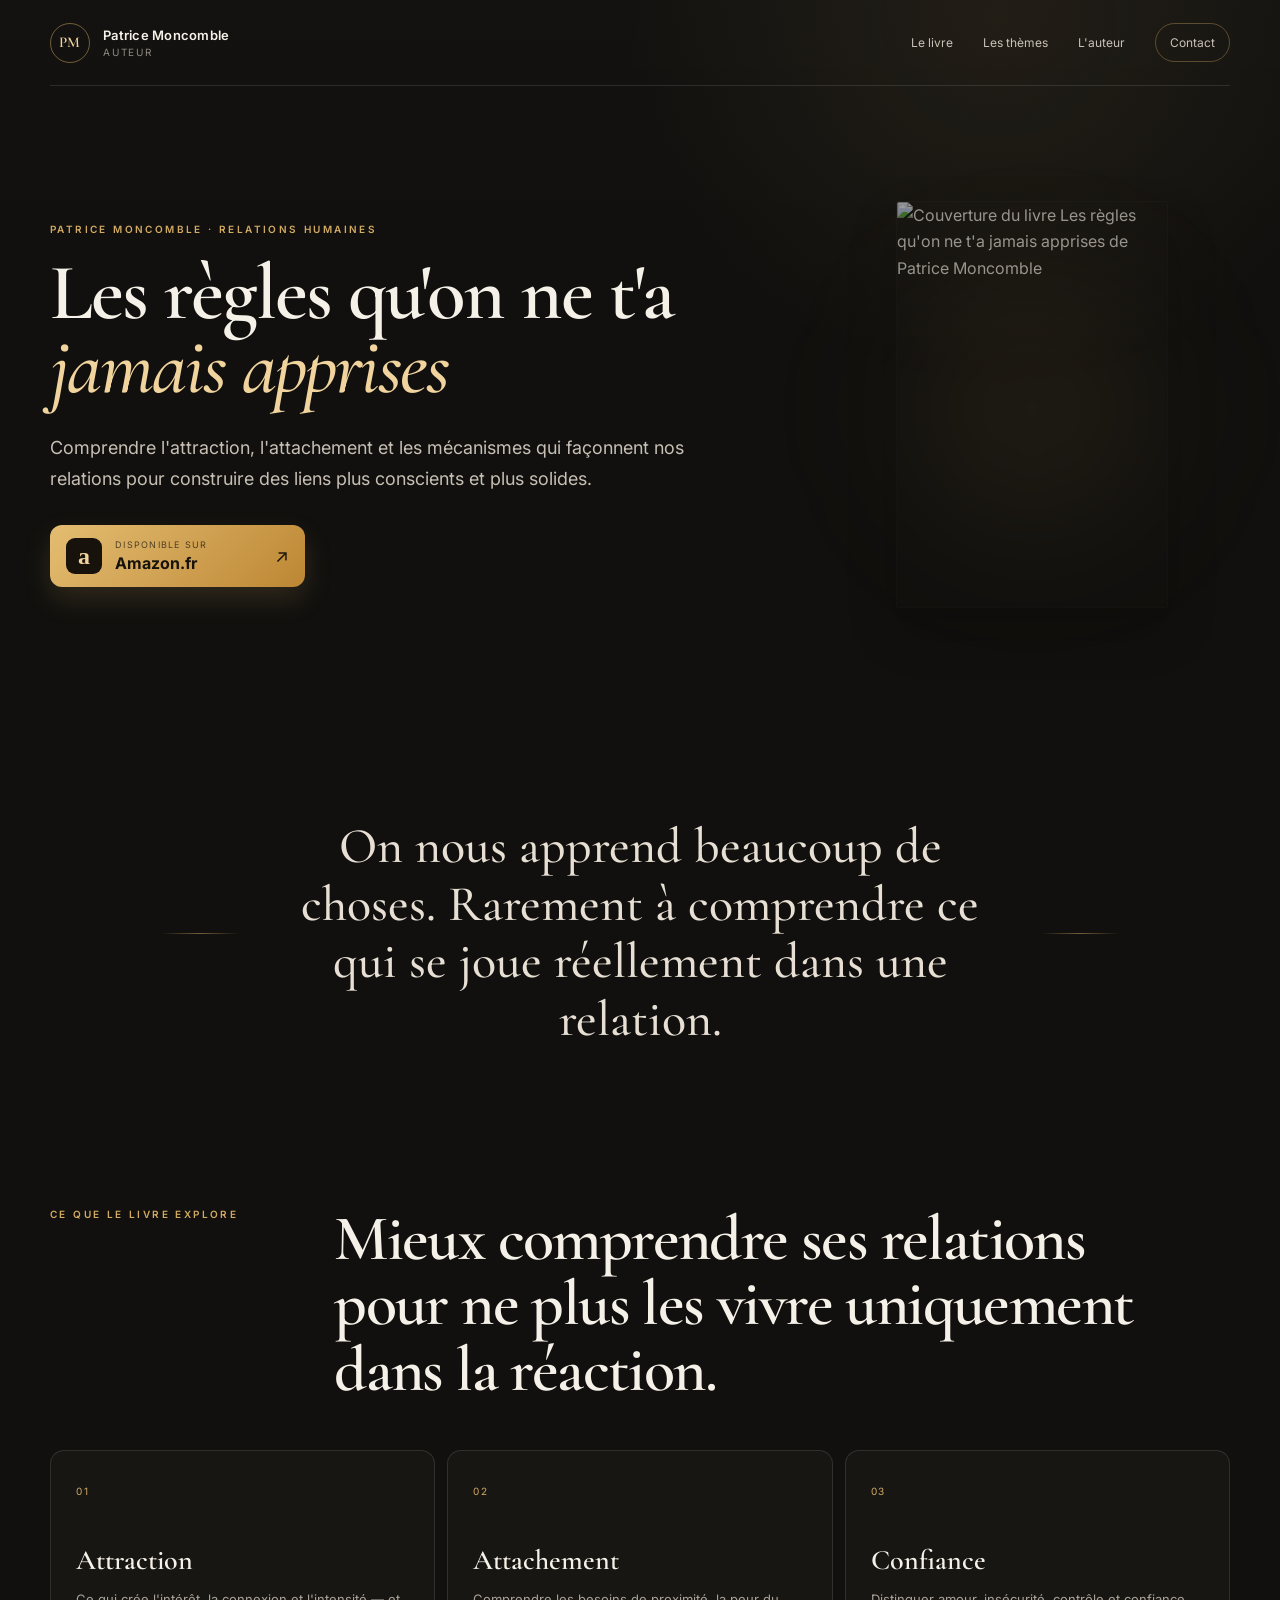
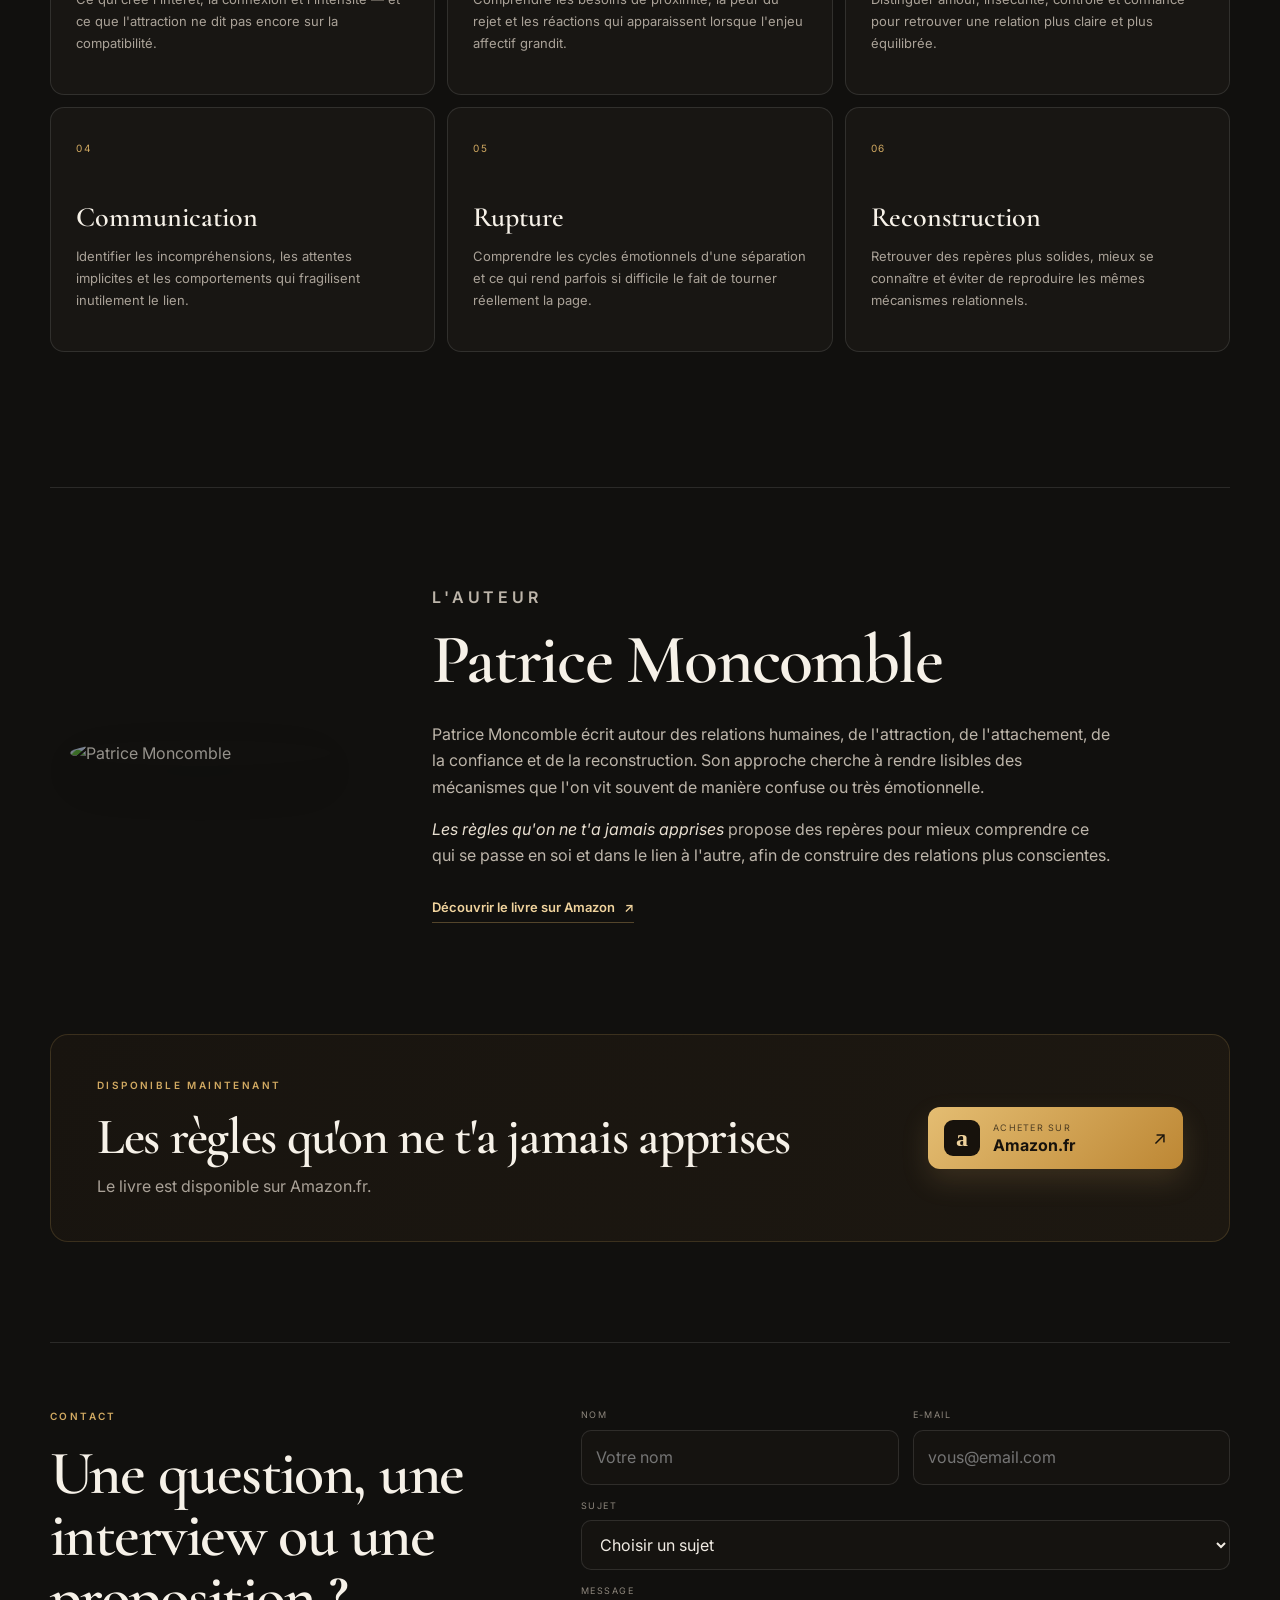
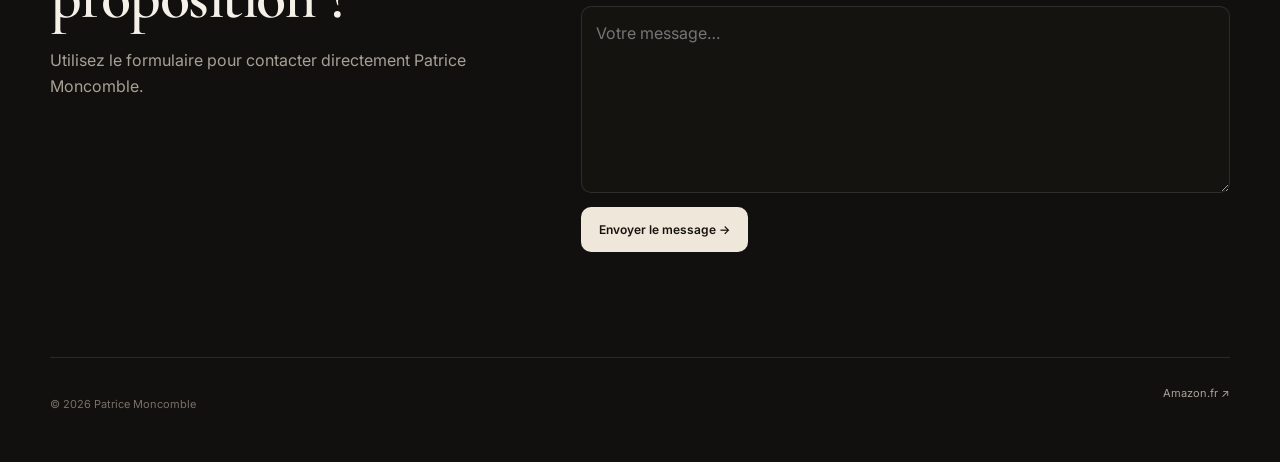
==== commit dfb492a1: "Show clean cover and author image" ====
--- a/index.html
+++ b/index.html
@@ -9,7 +9,7 @@
   <link rel="preconnect" href="https://fonts.googleapis.com">
   <link rel="preconnect" href="https://fonts.gstatic.com" crossorigin>
   <link href="https://fonts.googleapis.com/css2?family=Cormorant+Garamond:ital,wght@0,500;0,600;1,500;1,600&family=Inter:wght@400;500;600&display=swap" rel="stylesheet">
-  <link rel="stylesheet" href="styles.css?v=20261002-1502" />
+  <link rel="stylesheet" href="styles.css?v=20261002-1515" />
 </head>
 <body>
   <header class="site-header">
@@ -46,7 +46,7 @@
       <div class="book-column reveal" data-delay="1">
         <div class="book-stage">
           <a class="book-link" href="https://www.amazon.fr/dp/B0H4B41YDD" target="_blank" rel="noopener noreferrer" aria-label="Acheter Les règles qu'on ne t'a jamais apprises sur Amazon.fr">
-            <img src="assets/book-cover-visible.jpg?v=20261002-1448" alt="Couverture du livre Les règles qu'on ne t'a jamais apprises de Patrice Moncomble" class="book-cover" style="opacity:.58" />
+            <img src="assets/cover-clean-v4.jpg?v=20261002-1515" alt="Couverture du livre Les règles qu'on ne t'a jamais apprises de Patrice Moncomble" class="book-cover" />
             <span class="sr-only">Acheter le livre sur Amazon.fr</span>
           </a>
         </div>
@@ -77,7 +77,7 @@
 
     <section class="author-section" id="auteur">
       <div class="author-photo reveal">
-        <img src="assets/patrice-profile-v2.jpg?v=20261002-1502" alt="Patrice Moncomble" style="opacity:.58" />
+        <img src="assets/author-clean-v4.jpg?v=20261002-1515" alt="Patrice Moncomble" />
       </div>
       <div class="author-copy reveal" data-delay="1">
         <p class="eyebrow">L'auteur</p>
@@ -128,6 +128,6 @@
   </main>
 
   <footer class="site-footer"><p>© <span data-year></span> Patrice Moncomble</p><a href="https://www.amazon.fr/dp/B0H4B41YDD" target="_blank" rel="noopener noreferrer">Amazon.fr ↗</a></footer>
-  <script src="script.js?v=20261002-1502"></script>
+  <script src="script.js?v=20261002-1515"></script>
 </body>
 </html>
--- a/styles.css
+++ b/styles.css
@@ -25,7 +25,7 @@
 .buy-wrap{display:inline-flex;position:relative}.amazon-button{display:inline-flex;align-items:center;gap:13px;min-width:255px;padding:13px 16px;border-radius:12px;background:linear-gradient(135deg,#e4bd72,#bd8734);color:#17120c;box-shadow:0 12px 28px rgba(210,170,98,.16);position:relative;z-index:2;transition:transform .22s ease,box-shadow .22s ease}.amazon-button:hover{transform:translateY(-2px);box-shadow:0 18px 35px rgba(210,170,98,.22)}.amazon-mark{width:36px;height:36px;border-radius:9px;display:grid;place-items:center;background:#17120c;color:#f0d39d;font:600 24px/1 Georgia,serif}.amazon-copy{display:flex;flex-direction:column;line-height:1.05}.amazon-copy small{font-size:9px;text-transform:uppercase;letter-spacing:.14em;opacity:.7}.amazon-copy strong{font-size:16px;margin-top:5px}.amazon-arrow{margin-left:auto;font-size:18px}.spark-layer{position:absolute;inset:-20px;pointer-events:none;z-index:3}.spark{position:absolute;width:5px;height:5px;border-radius:50%;background:#ffe0a0;box-shadow:0 0 9px rgba(255,222,160,.9);animation:spark .82s ease-out forwards}.spark.star{width:7px;height:7px;border-radius:0;clip-path:polygon(50% 0,62% 38%,100% 50%,62% 62%,50% 100%,38% 62%,0 50%,38% 38%)}@keyframes spark{0%{transform:scale(.1);opacity:0}18%{opacity:1}100%{transform:translate(var(--dx),var(--dy)) scale(1.25);opacity:0}}
 .statement{width:min(calc(100% - 40px),960px);margin:0 auto;padding:82px 0 98px;display:grid;grid-template-columns:80px 1fr 80px;gap:28px;align-items:center;text-align:center}.statement-rule{height:1px;background:linear-gradient(90deg,transparent,rgba(210,170,98,.5),transparent)}.statement p{margin:0;font:500 clamp(30px,4.3vw,50px)/1.15 "Cormorant Garamond",serif;color:#e7dfd3}
 .content-section{width:min(calc(100% - 40px),var(--max));margin:0 auto;padding:60px 0 105px}.section-heading{display:grid;grid-template-columns:.42fr 1.58fr;gap:46px;align-items:start;margin-bottom:48px}.section-heading h2{font-size:clamp(42px,5vw,64px);line-height:1.02;margin:0;max-width:830px}.topic-grid{display:grid;grid-template-columns:repeat(3,1fr);gap:12px}.topic-card{min-height:245px;background:var(--card);border:1px solid var(--line);border-radius:14px;padding:25px;transition:transform .22s ease,border-color .22s ease,background .22s ease}.topic-card:hover{transform:translateY(-3px);border-color:rgba(210,170,98,.28);background:#1c1915}.topic-number{font-size:10px;color:var(--gold);letter-spacing:.18em}.topic-card h3{font:600 28px/1.05 "Cormorant Garamond",serif;margin:44px 0 12px}.topic-card p{margin:0;font-size:13px;line-height:1.7;color:#aaa298}
-.author-section{width:min(calc(100% - 40px),var(--max));margin:30px auto 0;padding:96px 0;display:grid;grid-template-columns:300px 1fr;gap:82px;align-items:center;border-top:1px solid var(--line)}.author-photo{width:260px;justify-self:center}.author-photo img{width:100%;height:auto;border-radius:50%;box-shadow:0 18px 42px rgba(0,0,0,.24)}.author-copy h2{font-size:clamp(48px,5.5vw,70px);line-height:.98;margin:0 0 26px}.author-copy p{max-width:680px;font-size:16px;color:#bdb5aa;margin:0 0 16px}.author-copy em{color:#e8dfd1}.text-link{display:inline-flex;align-items:center;gap:9px;margin-top:12px;color:var(--gold-soft);font-size:13px;font-weight:600;border-bottom:1px solid rgba(210,170,98,.35);padding-bottom:4px}
+.author-section{width:min(calc(100% - 40px),var(--max));margin:30px auto 0;padding:96px 0;display:grid;grid-template-columns:300px 1fr;gap:82px;align-items:center;border-top:1px solid var(--line)}.author-photo{--rx:0deg;--ry:0deg;--shine-x:50%;--shine-y:50%;width:260px;justify-self:center;position:relative;transform:perspective(900px) rotateX(var(--rx)) rotateY(var(--ry));transform-style:preserve-3d;transition:transform .26s ease,filter .26s ease;will-change:transform}.author-photo::after{content:"";position:absolute;inset:0;border-radius:50%;pointer-events:none;background:radial-gradient(circle at var(--shine-x) var(--shine-y),rgba(255,224,164,.30),rgba(255,224,164,.08) 20%,transparent 45%);mix-blend-mode:screen;opacity:0;transition:opacity .25s ease;z-index:2}.author-photo.media-active::after{opacity:.78}.author-photo:hover{filter:drop-shadow(0 18px 22px rgba(210,170,98,.10))}.author-photo img{width:100%;height:auto;border-radius:50%;opacity:.58;box-shadow:0 18px 42px rgba(0,0,0,.24);position:relative;z-index:1;transition:filter .25s ease}.author-photo:hover img{filter:saturate(1.08) contrast(1.04)}.author-copy h2{font-size:clamp(48px,5.5vw,70px);line-height:.98;margin:0 0 26px}.author-copy p{max-width:680px;font-size:16px;color:#bdb5aa;margin:0 0 16px}.author-copy em{color:#e8dfd1}.text-link{display:inline-flex;align-items:center;gap:9px;margin-top:12px;color:var(--gold-soft);font-size:13px;font-weight:600;border-bottom:1px solid rgba(210,170,98,.35);padding-bottom:4px}
 .purchase-section{width:min(calc(100% - 40px),var(--max));margin:15px auto 100px;padding:42px 46px;border:1px solid rgba(210,170,98,.18);background:linear-gradient(120deg,#18140f,#1d1811);border-radius:18px;display:flex;align-items:center;justify-content:space-between;gap:50px}.purchase-section h2{font-size:clamp(38px,4vw,54px);line-height:1;margin:0 0 10px}.purchase-section p:not(.eyebrow){margin:0;color:#a9a197}.compact{flex:0 0 auto}
 .contact-section{width:min(calc(100% - 40px),var(--max));margin:0 auto;padding:65px 0 105px;display:grid;grid-template-columns:.82fr 1.18fr;gap:80px;border-top:1px solid var(--line)}.contact-copy h2{font-size:clamp(42px,5vw,62px);line-height:1;margin:0 0 18px}.contact-copy p:last-child{color:#a8a095;max-width:440px}.contact-form{display:flex;flex-direction:column;gap:14px}.form-grid{display:grid;grid-template-columns:1fr 1fr;gap:14px}.contact-form label{display:flex;flex-direction:column;gap:7px}.contact-form label span{font-size:9px;text-transform:uppercase;letter-spacing:.16em;color:#8e877d}.contact-form input,.contact-form select,.contact-form textarea{width:100%;border:1px solid var(--line);background:#151310;color:#f1ece4;border-radius:10px;padding:13px 14px;outline:none}.contact-form input:focus,.contact-form select:focus,.contact-form textarea:focus{border-color:rgba(210,170,98,.5)}.form-footer{display:flex;align-items:center;gap:18px}.submit-button{border:0;border-radius:10px;background:var(--paper);color:#16120d;padding:13px 18px;font-size:12px;font-weight:600;cursor:pointer}.submit-button[disabled]{opacity:.6;cursor:wait}.form-status{margin:0;font-size:11px;color:#a8a095}.site-footer{width:min(calc(100% - 40px),var(--max));margin:0 auto;padding:26px 0 38px;border-top:1px solid var(--line);display:flex;justify-content:space-between;color:#777067;font-size:11px}.site-footer a{color:#aaa297}
 .reveal{opacity:0;transform:translateY(18px);transition:opacity .68s ease,transform .68s ease}.reveal.in-view{opacity:1;transform:none}.reveal[data-delay="1"]{transition-delay:.08s}.reveal[data-delay="2"]{transition-delay:.16s}
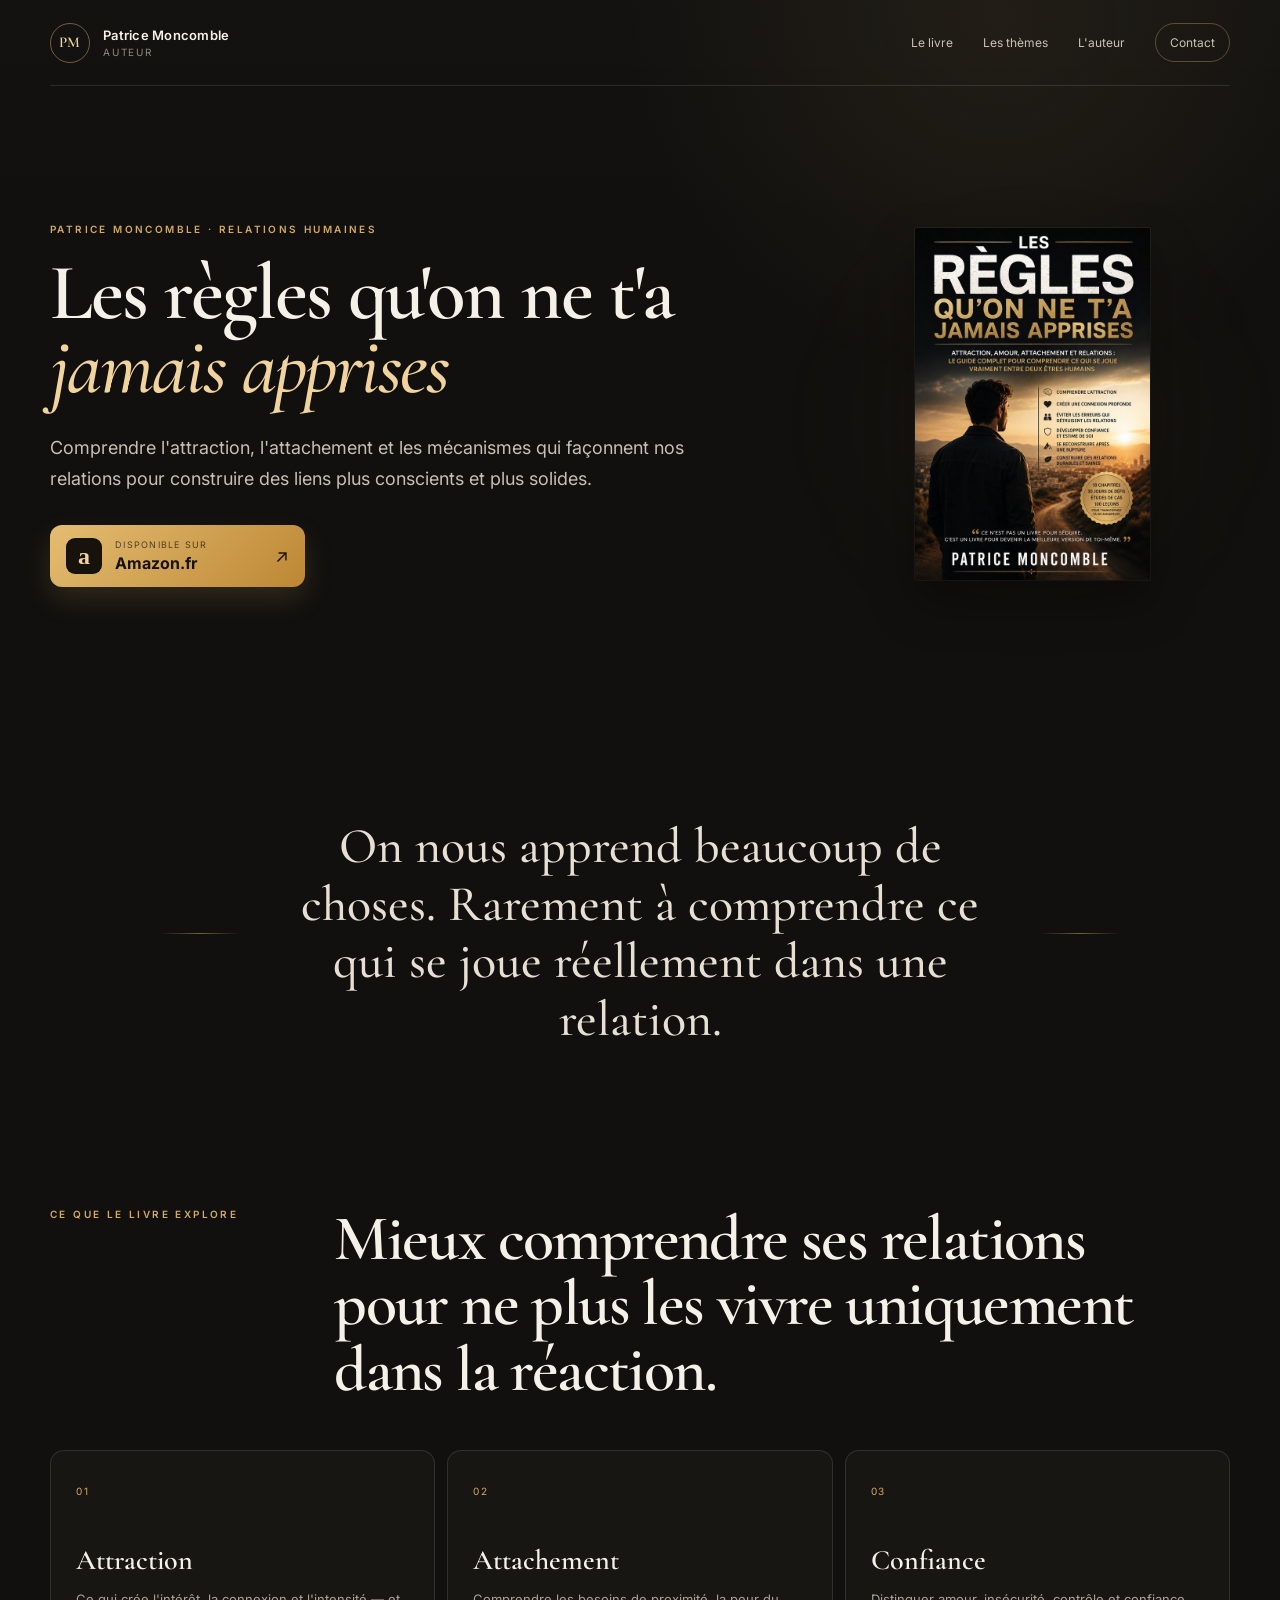
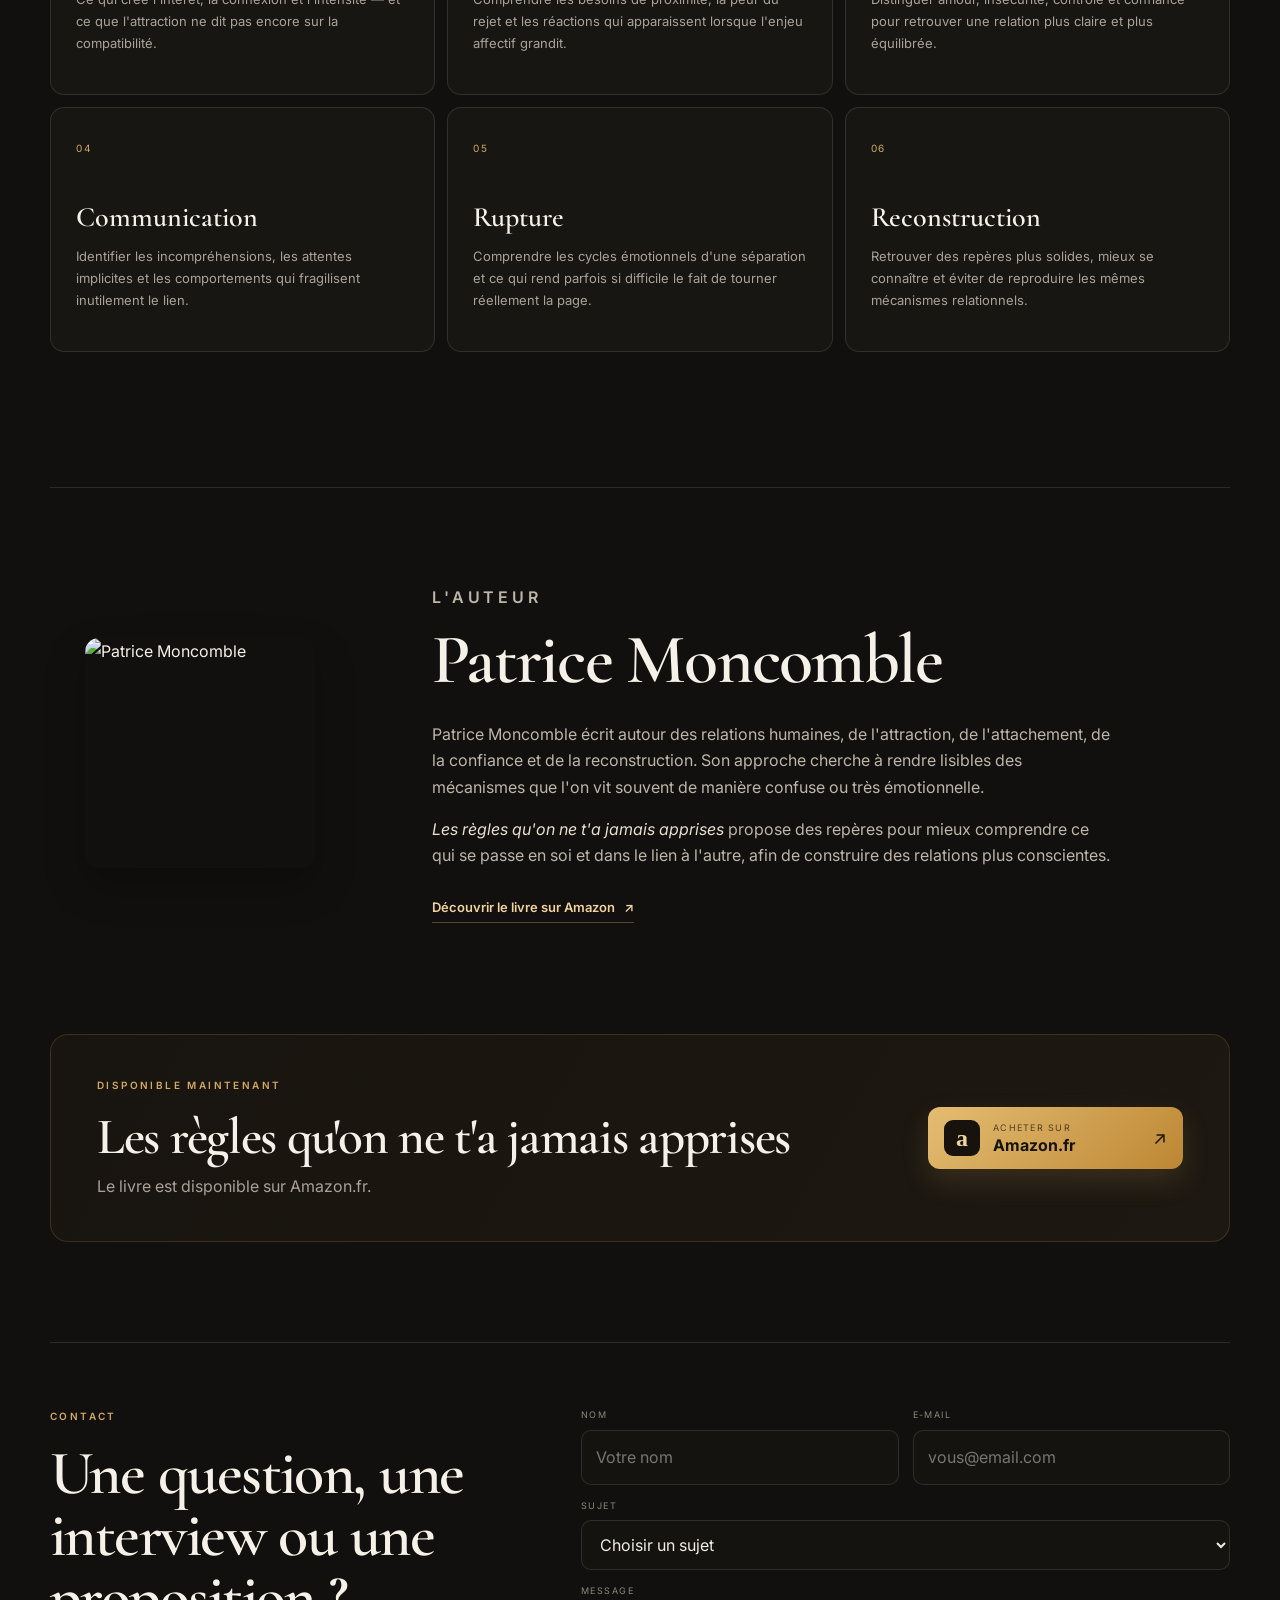
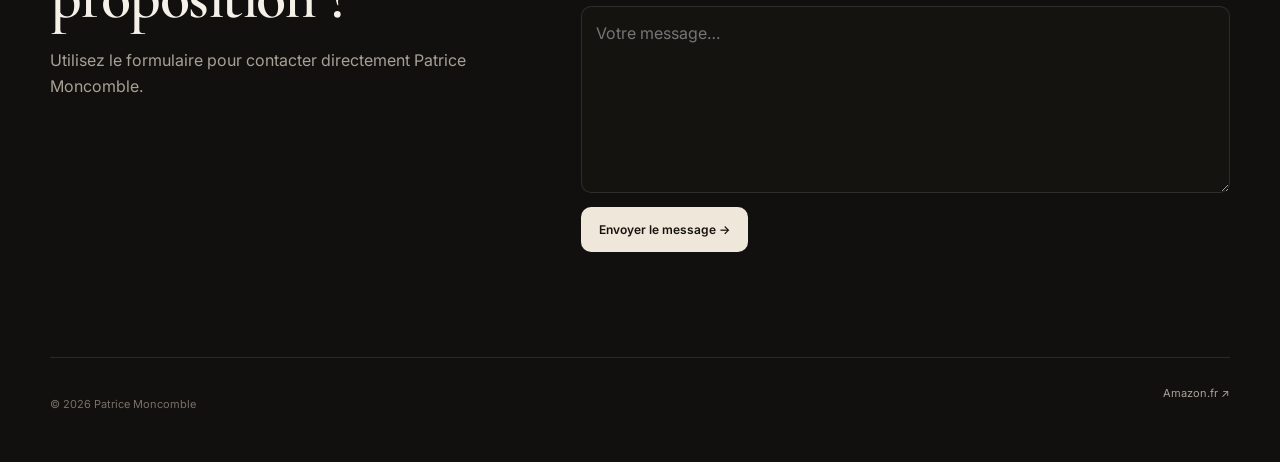
==== commit e9941926: "Use final high-quality book cover" ====
--- a/index.html
+++ b/index.html
@@ -9,7 +9,7 @@
   <link rel="preconnect" href="https://fonts.googleapis.com">
   <link rel="preconnect" href="https://fonts.gstatic.com" crossorigin>
   <link href="https://fonts.googleapis.com/css2?family=Cormorant+Garamond:ital,wght@0,500;0,600;1,500;1,600&family=Inter:wght@400;500;600&display=swap" rel="stylesheet">
-  <link rel="stylesheet" href="styles.css?v=20261002-1515" />
+  <link rel="stylesheet" href="styles.css?v=20261002-1535" />
 </head>
 <body>
   <header class="site-header">
@@ -46,7 +46,7 @@
       <div class="book-column reveal" data-delay="1">
         <div class="book-stage">
           <a class="book-link" href="https://www.amazon.fr/dp/B0H4B41YDD" target="_blank" rel="noopener noreferrer" aria-label="Acheter Les règles qu'on ne t'a jamais apprises sur Amazon.fr">
-            <img src="assets/cover-clean-v4.jpg?v=20261002-1515" alt="Couverture du livre Les règles qu'on ne t'a jamais apprises de Patrice Moncomble" class="book-cover" />
+            <img src="assets/book-cover-final-hq.jpg?v=20261002-1535" alt="Couverture du livre Les règles qu'on ne t'a jamais apprises de Patrice Moncomble" class="book-cover" />
             <span class="sr-only">Acheter le livre sur Amazon.fr</span>
           </a>
         </div>
--- a/styles.css
+++ b/styles.css
@@ -21,14 +21,13 @@
 .site-header{width:min(calc(100% - 40px),var(--max));height:86px;margin:0 auto;display:flex;align-items:center;justify-content:space-between;border-bottom:1px solid var(--line);position:relative;z-index:20}
 .brand{display:flex;align-items:center;gap:13px}.brand-monogram{width:40px;height:40px;border-radius:50%;border:1px solid rgba(210,170,98,.5);display:grid;place-items:center;color:var(--gold-soft);font:600 15px/1 "Cormorant Garamond",serif;letter-spacing:.06em}.brand-text{display:flex;flex-direction:column;line-height:1.08}.brand-text strong{font-size:13px;font-weight:600;letter-spacing:.02em}.brand-text small{font-size:10px;color:#8f887f;text-transform:uppercase;letter-spacing:.18em;margin-top:5px}.main-nav{display:flex;align-items:center;gap:30px;font-size:12px;color:#cac2b7}.main-nav a{transition:color .2s ease}.main-nav a:hover{color:#fff}.nav-contact{padding:9px 14px;border:1px solid rgba(210,170,98,.36);border-radius:999px}.menu-toggle{display:none;width:42px;height:42px;border:0;background:none;color:#fff}.menu-toggle>span:not(.sr-only){display:block;width:22px;height:1px;background:#fff;margin:6px auto}
 .hero{width:min(calc(100% - 40px),var(--max));margin:0 auto;min-height:650px;padding:68px 0 82px;display:grid;grid-template-columns:minmax(0,1.28fr) minmax(260px,.72fr);gap:82px;align-items:center}.eyebrow{margin:0 0 18px;font-size:10px;font-weight:600;text-transform:uppercase;letter-spacing:.24em;color:var(--gold)}.hero h1,.section-heading h2,.author-copy h2,.purchase-section h2,.contact-copy h2{font-family:"Cormorant Garamond",serif;font-weight:600;letter-spacing:-.025em}.hero h1{font-size:clamp(54px,6.2vw,88px);line-height:.94;margin:0;max-width:760px}.hero h1 em{color:var(--gold-soft);font-weight:500}.hero-lead{max-width:650px;margin:28px 0 30px;font-size:18px;line-height:1.72;color:#c7bfb4}.hero-topics{display:flex;flex-wrap:wrap;gap:9px;margin-top:28px}.hero-topics span{font-size:11px;color:#9f978e;border:1px solid var(--line);border-radius:999px;padding:7px 11px}
-.book-column{display:flex;justify-content:center}.book-stage{width:100%;display:flex;justify-content:center;position:relative}.book-stage::before{content:"";position:absolute;width:270px;height:270px;border-radius:50%;background:rgba(210,170,98,.065);filter:blur(68px);top:18%;left:50%;transform:translateX(-50%)}.book-link{--rx:0deg;--ry:0deg;--shine-x:50%;--shine-y:50%;display:block;position:relative;width:min(270px,64vw);cursor:pointer;transform:perspective(900px) rotateX(var(--rx)) rotateY(var(--ry)) translateY(0);transform-style:preserve-3d;transition:transform .26s ease,filter .26s ease;will-change:transform}.book-link:hover{transform:perspective(900px) rotateX(var(--rx)) rotateY(var(--ry)) translateY(-3px);filter:drop-shadow(0 18px 22px rgba(210,170,98,.10))}.book-link::after{content:"";position:absolute;inset:0;z-index:2;pointer-events:none;border-radius:2px;background:radial-gradient(circle at var(--shine-x) var(--shine-y),rgba(255,224,164,.30),rgba(255,224,164,.08) 18%,transparent 43%);mix-blend-mode:screen;opacity:0;transition:opacity .25s ease}.book-link.cover-active::after{opacity:.78}.book-cover{opacity:.58;width:100%;height:auto;aspect-ratio:2/3;object-fit:cover;border-radius:2px;box-shadow:0 24px 52px rgba(0,0,0,.36),0 0 0 1px rgba(255,255,255,.05);position:relative;z-index:1;transition:opacity .25s ease,filter .25s ease}.book-link:hover .book-cover{filter:saturate(1.08) contrast(1.04)}
-.buy-wrap{display:inline-flex;position:relative}.amazon-button{display:inline-flex;align-items:center;gap:13px;min-width:255px;padding:13px 16px;border-radius:12px;background:linear-gradient(135deg,#e4bd72,#bd8734);color:#17120c;box-shadow:0 12px 28px rgba(210,170,98,.16);position:relative;z-index:2;transition:transform .22s ease,box-shadow .22s ease}.amazon-button:hover{transform:translateY(-2px);box-shadow:0 18px 35px rgba(210,170,98,.22)}.amazon-mark{width:36px;height:36px;border-radius:9px;display:grid;place-items:center;background:#17120c;color:#f0d39d;font:600 24px/1 Georgia,serif}.amazon-copy{display:flex;flex-direction:column;line-height:1.05}.amazon-copy small{font-size:9px;text-transform:uppercase;letter-spacing:.14em;opacity:.7}.amazon-copy strong{font-size:16px;margin-top:5px}.amazon-arrow{margin-left:auto;font-size:18px}.spark-layer{position:absolute;inset:-20px;pointer-events:none;z-index:3}.spark{position:absolute;width:5px;height:5px;border-radius:50%;background:#ffe0a0;box-shadow:0 0 9px rgba(255,222,160,.9);animation:spark .82s ease-out forwards}.spark.star{width:7px;height:7px;border-radius:0;clip-path:polygon(50% 0,62% 38%,100% 50%,62% 62%,50% 100%,38% 62%,0 50%,38% 38%)}@keyframes spark{0%{transform:scale(.1);opacity:0}18%{opacity:1}100%{transform:translate(var(--dx),var(--dy)) scale(1.25);opacity:0}}
+.book-column{display:flex;justify-content:center}.book-stage{width:100%;display:flex;justify-content:center;position:relative}.book-stage::before{content:"";position:absolute;width:260px;height:260px;border-radius:50%;background:rgba(210,170,98,.055);filter:blur(70px);top:18%;left:50%;transform:translateX(-50%)}.book-link{display:block;position:relative;width:min(235px,58vw);cursor:pointer;transform:none!important;filter:none!important}.book-link:hover{transform:none!important;filter:none!important}.book-link::after{display:none!important}.book-cover{display:block;width:100%;height:auto;aspect-ratio:2/3;object-fit:cover;opacity:1!important;filter:none!important;border-radius:2px;box-shadow:0 22px 46px rgba(0,0,0,.34),0 0 0 1px rgba(255,255,255,.05);position:relative;z-index:1;image-rendering:auto}.buy-wrap{display:inline-flex;position:relative}.amazon-button{display:inline-flex;align-items:center;gap:13px;min-width:255px;padding:13px 16px;border-radius:12px;background:linear-gradient(135deg,#e4bd72,#bd8734);color:#17120c;box-shadow:0 12px 28px rgba(210,170,98,.16);position:relative;z-index:2;transition:transform .22s ease,box-shadow .22s ease}.amazon-button:hover{transform:translateY(-2px);box-shadow:0 18px 35px rgba(210,170,98,.22)}.amazon-mark{width:36px;height:36px;border-radius:9px;display:grid;place-items:center;background:#17120c;color:#f0d39d;font:600 24px/1 Georgia,serif}.amazon-copy{display:flex;flex-direction:column;line-height:1.05}.amazon-copy small{font-size:9px;text-transform:uppercase;letter-spacing:.14em;opacity:.7}.amazon-copy strong{font-size:16px;margin-top:5px}.amazon-arrow{margin-left:auto;font-size:18px}.spark-layer{position:absolute;inset:-20px;pointer-events:none;z-index:3}.spark{position:absolute;width:5px;height:5px;border-radius:50%;background:#ffe0a0;box-shadow:0 0 9px rgba(255,222,160,.9);animation:spark .82s ease-out forwards}.spark.star{width:7px;height:7px;border-radius:0;clip-path:polygon(50% 0,62% 38%,100% 50%,62% 62%,50% 100%,38% 62%,0 50%,38% 38%)}@keyframes spark{0%{transform:scale(.1);opacity:0}18%{opacity:1}100%{transform:translate(var(--dx),var(--dy)) scale(1.25);opacity:0}}
 .statement{width:min(calc(100% - 40px),960px);margin:0 auto;padding:82px 0 98px;display:grid;grid-template-columns:80px 1fr 80px;gap:28px;align-items:center;text-align:center}.statement-rule{height:1px;background:linear-gradient(90deg,transparent,rgba(210,170,98,.5),transparent)}.statement p{margin:0;font:500 clamp(30px,4.3vw,50px)/1.15 "Cormorant Garamond",serif;color:#e7dfd3}
 .content-section{width:min(calc(100% - 40px),var(--max));margin:0 auto;padding:60px 0 105px}.section-heading{display:grid;grid-template-columns:.42fr 1.58fr;gap:46px;align-items:start;margin-bottom:48px}.section-heading h2{font-size:clamp(42px,5vw,64px);line-height:1.02;margin:0;max-width:830px}.topic-grid{display:grid;grid-template-columns:repeat(3,1fr);gap:12px}.topic-card{min-height:245px;background:var(--card);border:1px solid var(--line);border-radius:14px;padding:25px;transition:transform .22s ease,border-color .22s ease,background .22s ease}.topic-card:hover{transform:translateY(-3px);border-color:rgba(210,170,98,.28);background:#1c1915}.topic-number{font-size:10px;color:var(--gold);letter-spacing:.18em}.topic-card h3{font:600 28px/1.05 "Cormorant Garamond",serif;margin:44px 0 12px}.topic-card p{margin:0;font-size:13px;line-height:1.7;color:#aaa298}
-.author-section{width:min(calc(100% - 40px),var(--max));margin:30px auto 0;padding:96px 0;display:grid;grid-template-columns:300px 1fr;gap:82px;align-items:center;border-top:1px solid var(--line)}.author-photo{--rx:0deg;--ry:0deg;--shine-x:50%;--shine-y:50%;width:260px;justify-self:center;position:relative;transform:perspective(900px) rotateX(var(--rx)) rotateY(var(--ry));transform-style:preserve-3d;transition:transform .26s ease,filter .26s ease;will-change:transform}.author-photo::after{content:"";position:absolute;inset:0;border-radius:50%;pointer-events:none;background:radial-gradient(circle at var(--shine-x) var(--shine-y),rgba(255,224,164,.30),rgba(255,224,164,.08) 20%,transparent 45%);mix-blend-mode:screen;opacity:0;transition:opacity .25s ease;z-index:2}.author-photo.media-active::after{opacity:.78}.author-photo:hover{filter:drop-shadow(0 18px 22px rgba(210,170,98,.10))}.author-photo img{width:100%;height:auto;border-radius:50%;opacity:.58;box-shadow:0 18px 42px rgba(0,0,0,.24);position:relative;z-index:1;transition:filter .25s ease}.author-photo:hover img{filter:saturate(1.08) contrast(1.04)}.author-copy h2{font-size:clamp(48px,5.5vw,70px);line-height:.98;margin:0 0 26px}.author-copy p{max-width:680px;font-size:16px;color:#bdb5aa;margin:0 0 16px}.author-copy em{color:#e8dfd1}.text-link{display:inline-flex;align-items:center;gap:9px;margin-top:12px;color:var(--gold-soft);font-size:13px;font-weight:600;border-bottom:1px solid rgba(210,170,98,.35);padding-bottom:4px}
+.author-section{width:min(calc(100% - 40px),var(--max));margin:30px auto 0;padding:96px 0;display:grid;grid-template-columns:300px 1fr;gap:82px;align-items:center;border-top:1px solid var(--line)}.author-photo{width:230px;justify-self:center;position:relative;transform:none!important;filter:none!important}.author-photo::after{display:none!important}.author-photo img{display:block;width:100%;height:auto;aspect-ratio:1/1;object-fit:cover;opacity:1!important;filter:none!important;border-radius:14px;box-shadow:0 18px 42px rgba(0,0,0,.24);image-rendering:auto}.author-copy h2{font-size:clamp(48px,5.5vw,70px);line-height:.98;margin:0 0 26px}.author-copy p{max-width:680px;font-size:16px;color:#bdb5aa;margin:0 0 16px}.author-copy em{color:#e8dfd1}.text-link{display:inline-flex;align-items:center;gap:9px;margin-top:12px;color:var(--gold-soft);font-size:13px;font-weight:600;border-bottom:1px solid rgba(210,170,98,.35);padding-bottom:4px}
 .purchase-section{width:min(calc(100% - 40px),var(--max));margin:15px auto 100px;padding:42px 46px;border:1px solid rgba(210,170,98,.18);background:linear-gradient(120deg,#18140f,#1d1811);border-radius:18px;display:flex;align-items:center;justify-content:space-between;gap:50px}.purchase-section h2{font-size:clamp(38px,4vw,54px);line-height:1;margin:0 0 10px}.purchase-section p:not(.eyebrow){margin:0;color:#a9a197}.compact{flex:0 0 auto}
 .contact-section{width:min(calc(100% - 40px),var(--max));margin:0 auto;padding:65px 0 105px;display:grid;grid-template-columns:.82fr 1.18fr;gap:80px;border-top:1px solid var(--line)}.contact-copy h2{font-size:clamp(42px,5vw,62px);line-height:1;margin:0 0 18px}.contact-copy p:last-child{color:#a8a095;max-width:440px}.contact-form{display:flex;flex-direction:column;gap:14px}.form-grid{display:grid;grid-template-columns:1fr 1fr;gap:14px}.contact-form label{display:flex;flex-direction:column;gap:7px}.contact-form label span{font-size:9px;text-transform:uppercase;letter-spacing:.16em;color:#8e877d}.contact-form input,.contact-form select,.contact-form textarea{width:100%;border:1px solid var(--line);background:#151310;color:#f1ece4;border-radius:10px;padding:13px 14px;outline:none}.contact-form input:focus,.contact-form select:focus,.contact-form textarea:focus{border-color:rgba(210,170,98,.5)}.form-footer{display:flex;align-items:center;gap:18px}.submit-button{border:0;border-radius:10px;background:var(--paper);color:#16120d;padding:13px 18px;font-size:12px;font-weight:600;cursor:pointer}.submit-button[disabled]{opacity:.6;cursor:wait}.form-status{margin:0;font-size:11px;color:#a8a095}.site-footer{width:min(calc(100% - 40px),var(--max));margin:0 auto;padding:26px 0 38px;border-top:1px solid var(--line);display:flex;justify-content:space-between;color:#777067;font-size:11px}.site-footer a{color:#aaa297}
 .reveal{opacity:0;transform:translateY(18px);transition:opacity .68s ease,transform .68s ease}.reveal.in-view{opacity:1;transform:none}.reveal[data-delay="1"]{transition-delay:.08s}.reveal[data-delay="2"]{transition-delay:.16s}
-@media(max-width:920px){.main-nav{display:none;position:absolute;top:72px;left:0;right:0;padding:18px;background:#131210;border:1px solid var(--line);border-radius:12px;flex-direction:column;align-items:flex-start}.main-nav.open{display:flex}.menu-toggle{display:block}.hero{grid-template-columns:1fr;gap:48px;min-height:auto;padding-top:54px}.book-column{order:2}.hero-copy{order:1}.book-link{width:min(245px,66vw)}.section-heading,.author-section,.contact-section{grid-template-columns:1fr;gap:40px}.topic-grid{grid-template-columns:1fr 1fr}.author-photo{width:235px;justify-self:start}.purchase-section{flex-direction:column;align-items:flex-start}}
-@media(max-width:620px){.site-header{height:74px}.hero{padding:46px 0 64px}.hero h1{font-size:50px}.hero-lead{font-size:16px}.book-link{width:min(225px,68vw)}.statement{grid-template-columns:1fr;padding:62px 0 76px}.statement-rule{display:none}.topic-grid{grid-template-columns:1fr}.content-section{padding-bottom:80px}.author-section{padding:76px 0}.author-photo{width:210px}.purchase-section{padding:28px 24px;margin-bottom:72px}.form-grid{grid-template-columns:1fr}.contact-section{padding-bottom:80px}.site-footer{flex-direction:column;gap:7px}}
+@media(max-width:920px){.main-nav{display:none;position:absolute;top:72px;left:0;right:0;padding:18px;background:#131210;border:1px solid var(--line);border-radius:12px;flex-direction:column;align-items:flex-start}.main-nav.open{display:flex}.menu-toggle{display:block}.hero{grid-template-columns:1fr;gap:48px;min-height:auto;padding-top:54px}.book-column{order:2}.hero-copy{order:1}.book-link{width:min(225px,62vw)}.section-heading,.author-section,.contact-section{grid-template-columns:1fr;gap:40px}.topic-grid{grid-template-columns:1fr 1fr}.author-photo{width:220px;justify-self:start}.purchase-section{flex-direction:column;align-items:flex-start}}
+@media(max-width:620px){.site-header{height:74px}.hero{padding:46px 0 64px}.hero h1{font-size:50px}.hero-lead{font-size:16px}.book-link{width:min(210px,64vw)}.statement{grid-template-columns:1fr;padding:62px 0 76px}.statement-rule{display:none}.topic-grid{grid-template-columns:1fr}.content-section{padding-bottom:80px}.author-section{padding:76px 0}.author-photo{width:205px}.purchase-section{padding:28px 24px;margin-bottom:72px}.form-grid{grid-template-columns:1fr}.contact-section{padding-bottom:80px}.site-footer{flex-direction:column;gap:7px}}
 @media(prefers-reduced-motion:reduce){html{scroll-behavior:auto}.reveal{opacity:1;transform:none;transition:none}.spark{display:none}.amazon-button,.topic-card,.book-link{transition:none}.book-link{transform:none!important}.book-link::after{display:none}.book-cover{transition:none}}
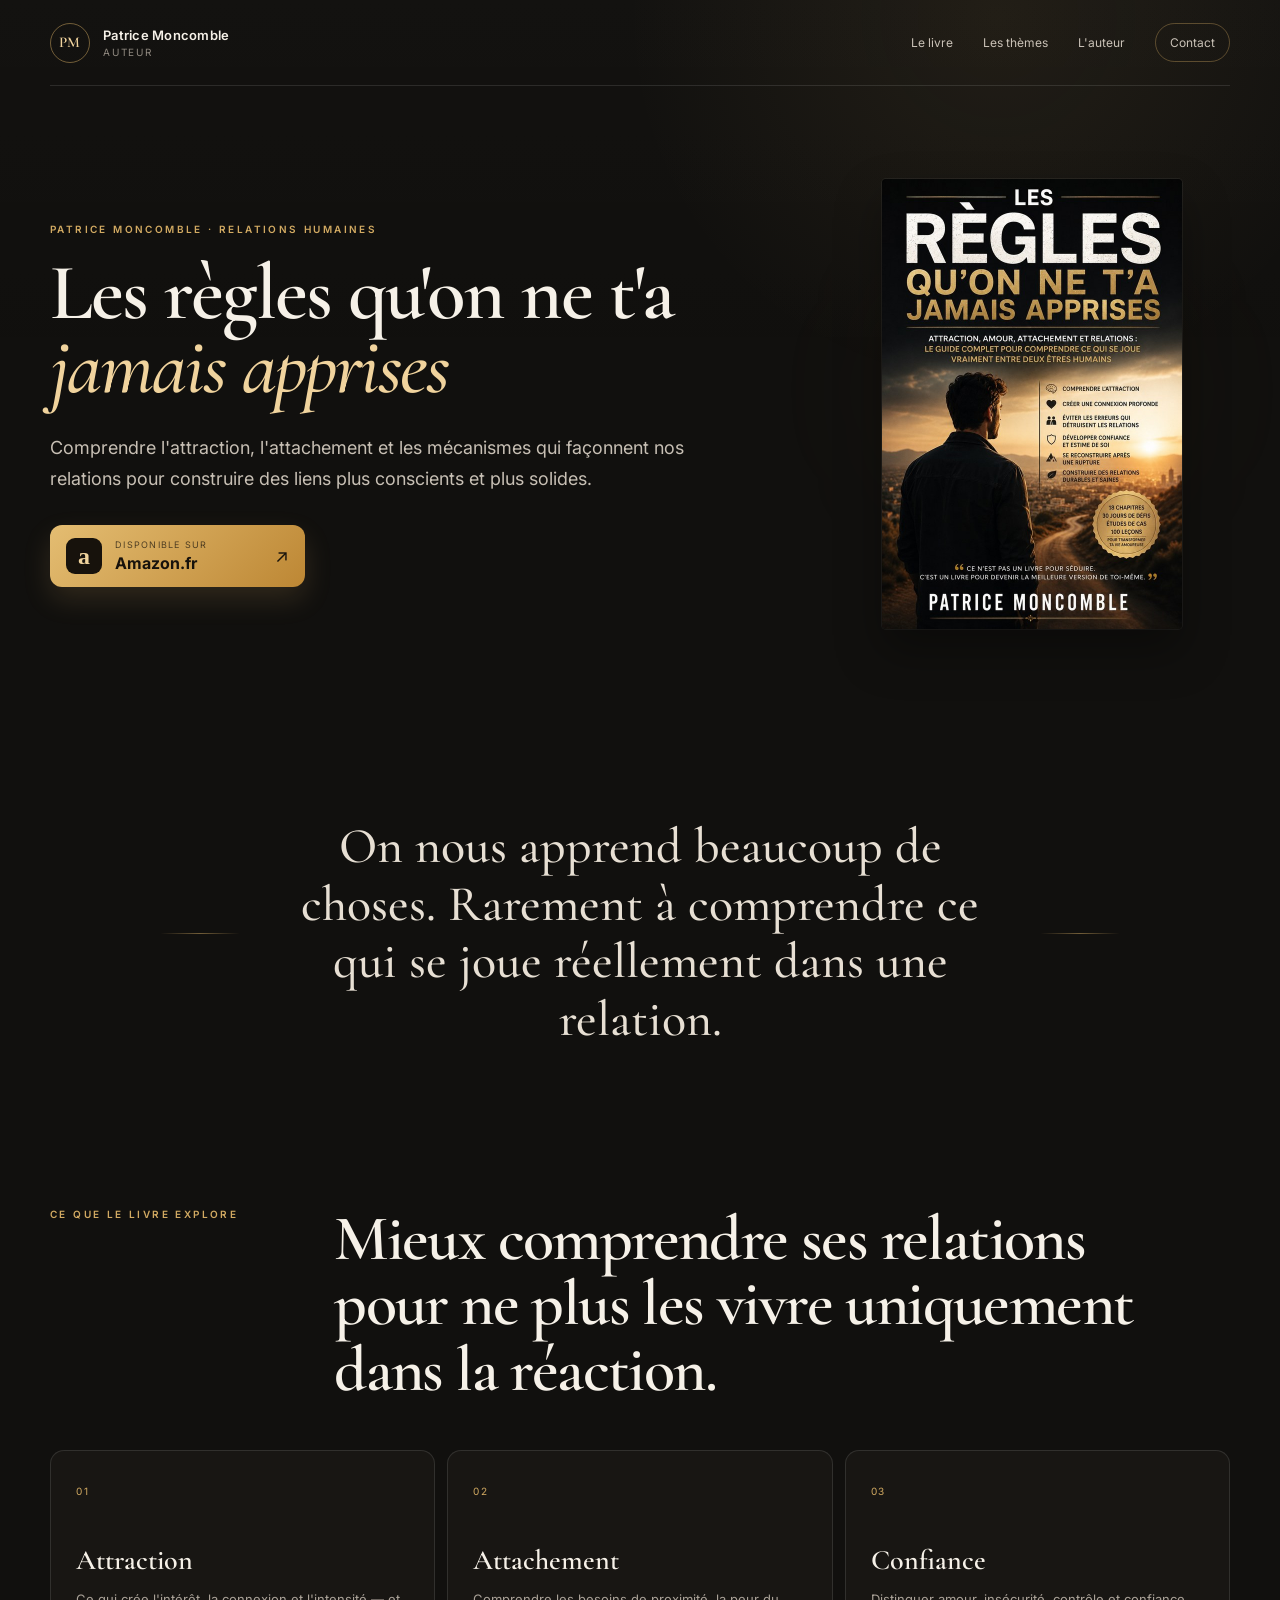
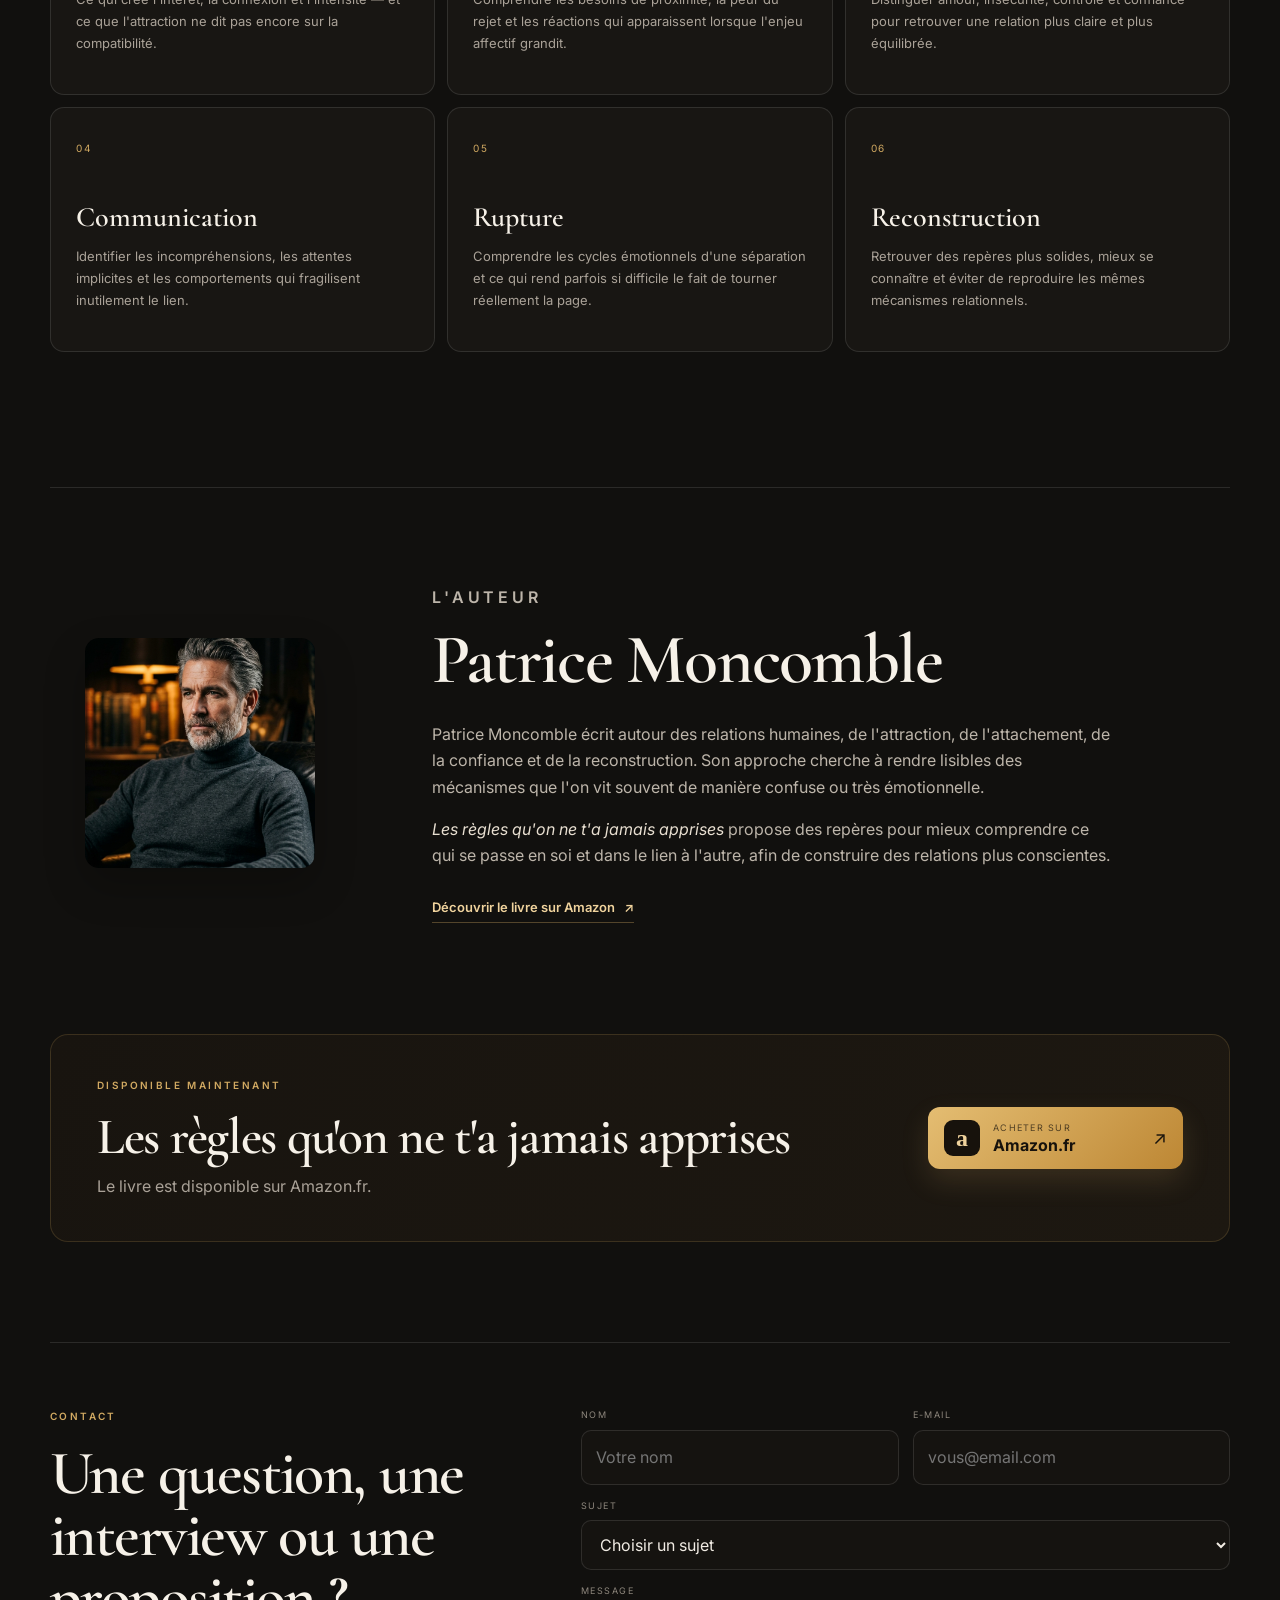
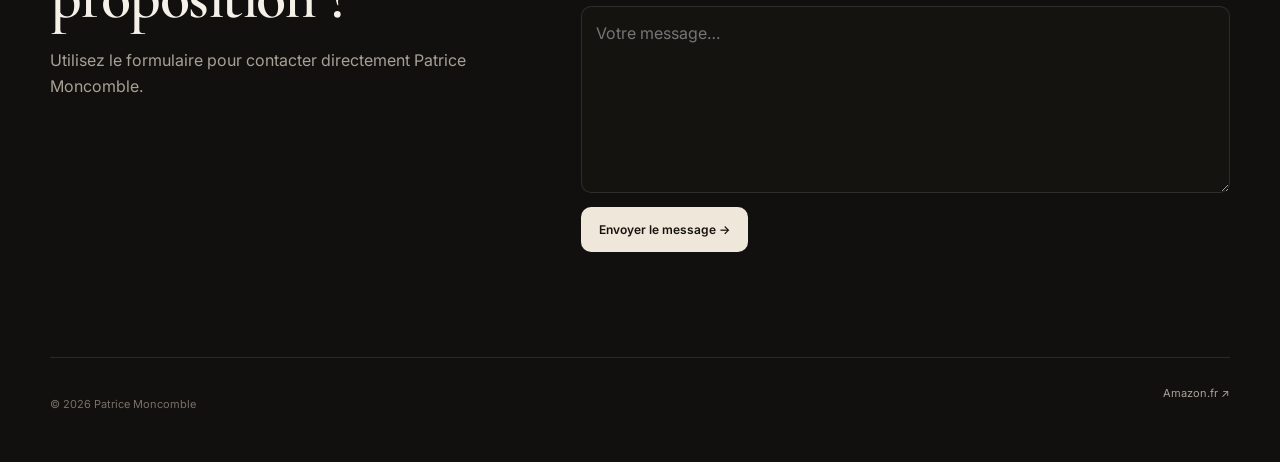
==== commit 317037be: "Use final author photo" ====
--- a/index.html
+++ b/index.html
@@ -77,7 +77,7 @@
 
     <section class="author-section" id="auteur">
       <div class="author-photo reveal">
-        <img src="assets/author-clean-v4.jpg?v=20261002-1515" alt="Patrice Moncomble" />
+        <img src="assets/patrice-author-final-hq.jpeg?v=20261002-1518" alt="Patrice Moncomble" />
       </div>
       <div class="author-copy reveal" data-delay="1">
         <p class="eyebrow">L'auteur</p>
--- a/styles.css
+++ b/styles.css
@@ -21,13 +21,13 @@
 .site-header{width:min(calc(100% - 40px),var(--max));height:86px;margin:0 auto;display:flex;align-items:center;justify-content:space-between;border-bottom:1px solid var(--line);position:relative;z-index:20}
 .brand{display:flex;align-items:center;gap:13px}.brand-monogram{width:40px;height:40px;border-radius:50%;border:1px solid rgba(210,170,98,.5);display:grid;place-items:center;color:var(--gold-soft);font:600 15px/1 "Cormorant Garamond",serif;letter-spacing:.06em}.brand-text{display:flex;flex-direction:column;line-height:1.08}.brand-text strong{font-size:13px;font-weight:600;letter-spacing:.02em}.brand-text small{font-size:10px;color:#8f887f;text-transform:uppercase;letter-spacing:.18em;margin-top:5px}.main-nav{display:flex;align-items:center;gap:30px;font-size:12px;color:#cac2b7}.main-nav a{transition:color .2s ease}.main-nav a:hover{color:#fff}.nav-contact{padding:9px 14px;border:1px solid rgba(210,170,98,.36);border-radius:999px}.menu-toggle{display:none;width:42px;height:42px;border:0;background:none;color:#fff}.menu-toggle>span:not(.sr-only){display:block;width:22px;height:1px;background:#fff;margin:6px auto}
 .hero{width:min(calc(100% - 40px),var(--max));margin:0 auto;min-height:650px;padding:68px 0 82px;display:grid;grid-template-columns:minmax(0,1.28fr) minmax(260px,.72fr);gap:82px;align-items:center}.eyebrow{margin:0 0 18px;font-size:10px;font-weight:600;text-transform:uppercase;letter-spacing:.24em;color:var(--gold)}.hero h1,.section-heading h2,.author-copy h2,.purchase-section h2,.contact-copy h2{font-family:"Cormorant Garamond",serif;font-weight:600;letter-spacing:-.025em}.hero h1{font-size:clamp(54px,6.2vw,88px);line-height:.94;margin:0;max-width:760px}.hero h1 em{color:var(--gold-soft);font-weight:500}.hero-lead{max-width:650px;margin:28px 0 30px;font-size:18px;line-height:1.72;color:#c7bfb4}.hero-topics{display:flex;flex-wrap:wrap;gap:9px;margin-top:28px}.hero-topics span{font-size:11px;color:#9f978e;border:1px solid var(--line);border-radius:999px;padding:7px 11px}
-.book-column{display:flex;justify-content:center}.book-stage{width:100%;display:flex;justify-content:center;position:relative}.book-stage::before{content:"";position:absolute;width:260px;height:260px;border-radius:50%;background:rgba(210,170,98,.055);filter:blur(70px);top:18%;left:50%;transform:translateX(-50%)}.book-link{display:block;position:relative;width:min(235px,58vw);cursor:pointer;transform:none!important;filter:none!important}.book-link:hover{transform:none!important;filter:none!important}.book-link::after{display:none!important}.book-cover{display:block;width:100%;height:auto;aspect-ratio:2/3;object-fit:cover;opacity:1!important;filter:none!important;border-radius:2px;box-shadow:0 22px 46px rgba(0,0,0,.34),0 0 0 1px rgba(255,255,255,.05);position:relative;z-index:1;image-rendering:auto}.buy-wrap{display:inline-flex;position:relative}.amazon-button{display:inline-flex;align-items:center;gap:13px;min-width:255px;padding:13px 16px;border-radius:12px;background:linear-gradient(135deg,#e4bd72,#bd8734);color:#17120c;box-shadow:0 12px 28px rgba(210,170,98,.16);position:relative;z-index:2;transition:transform .22s ease,box-shadow .22s ease}.amazon-button:hover{transform:translateY(-2px);box-shadow:0 18px 35px rgba(210,170,98,.22)}.amazon-mark{width:36px;height:36px;border-radius:9px;display:grid;place-items:center;background:#17120c;color:#f0d39d;font:600 24px/1 Georgia,serif}.amazon-copy{display:flex;flex-direction:column;line-height:1.05}.amazon-copy small{font-size:9px;text-transform:uppercase;letter-spacing:.14em;opacity:.7}.amazon-copy strong{font-size:16px;margin-top:5px}.amazon-arrow{margin-left:auto;font-size:18px}.spark-layer{position:absolute;inset:-20px;pointer-events:none;z-index:3}.spark{position:absolute;width:5px;height:5px;border-radius:50%;background:#ffe0a0;box-shadow:0 0 9px rgba(255,222,160,.9);animation:spark .82s ease-out forwards}.spark.star{width:7px;height:7px;border-radius:0;clip-path:polygon(50% 0,62% 38%,100% 50%,62% 62%,50% 100%,38% 62%,0 50%,38% 38%)}@keyframes spark{0%{transform:scale(.1);opacity:0}18%{opacity:1}100%{transform:translate(var(--dx),var(--dy)) scale(1.25);opacity:0}}
+.book-column{display:flex;justify-content:center}.book-stage{width:100%;display:flex;justify-content:center;position:relative}.book-stage::before{content:"";position:absolute;width:260px;height:260px;border-radius:50%;background:rgba(210,170,98,.055);filter:blur(70px);top:18%;left:50%;transform:translateX(-50%)}.book-link{display:block;position:relative;width:min(300px,68vw);cursor:pointer;transform:none!important;filter:none!important}.book-link:hover{transform:none!important;filter:none!important}.book-link::after{display:none!important}.book-cover{display:block;width:100%;height:auto;max-width:100%;object-fit:contain;opacity:1!important;filter:none!important;border-radius:4px;box-shadow:0 22px 46px rgba(0,0,0,.34),0 0 0 1px rgba(255,255,255,.06);position:relative;z-index:1;image-rendering:auto}.buy-wrap{display:inline-flex;position:relative}.amazon-button{display:inline-flex;align-items:center;gap:13px;min-width:255px;padding:13px 16px;border-radius:12px;background:linear-gradient(135deg,#e4bd72,#bd8734);color:#17120c;box-shadow:0 12px 28px rgba(210,170,98,.16);position:relative;z-index:2;transition:transform .22s ease,box-shadow .22s ease}.amazon-button:hover{transform:translateY(-2px);box-shadow:0 18px 35px rgba(210,170,98,.22)}.amazon-mark{width:36px;height:36px;border-radius:9px;display:grid;place-items:center;background:#17120c;color:#f0d39d;font:600 24px/1 Georgia,serif}.amazon-copy{display:flex;flex-direction:column;line-height:1.05}.amazon-copy small{font-size:9px;text-transform:uppercase;letter-spacing:.14em;opacity:.7}.amazon-copy strong{font-size:16px;margin-top:5px}.amazon-arrow{margin-left:auto;font-size:18px}.spark-layer{position:absolute;inset:-20px;pointer-events:none;z-index:3}.spark{position:absolute;width:5px;height:5px;border-radius:50%;background:#ffe0a0;box-shadow:0 0 9px rgba(255,222,160,.9);animation:spark .82s ease-out forwards}.spark.star{width:7px;height:7px;border-radius:0;clip-path:polygon(50% 0,62% 38%,100% 50%,62% 62%,50% 100%,38% 62%,0 50%,38% 38%)}@keyframes spark{0%{transform:scale(.1);opacity:0}18%{opacity:1}100%{transform:translate(var(--dx),var(--dy)) scale(1.25);opacity:0}}
 .statement{width:min(calc(100% - 40px),960px);margin:0 auto;padding:82px 0 98px;display:grid;grid-template-columns:80px 1fr 80px;gap:28px;align-items:center;text-align:center}.statement-rule{height:1px;background:linear-gradient(90deg,transparent,rgba(210,170,98,.5),transparent)}.statement p{margin:0;font:500 clamp(30px,4.3vw,50px)/1.15 "Cormorant Garamond",serif;color:#e7dfd3}
 .content-section{width:min(calc(100% - 40px),var(--max));margin:0 auto;padding:60px 0 105px}.section-heading{display:grid;grid-template-columns:.42fr 1.58fr;gap:46px;align-items:start;margin-bottom:48px}.section-heading h2{font-size:clamp(42px,5vw,64px);line-height:1.02;margin:0;max-width:830px}.topic-grid{display:grid;grid-template-columns:repeat(3,1fr);gap:12px}.topic-card{min-height:245px;background:var(--card);border:1px solid var(--line);border-radius:14px;padding:25px;transition:transform .22s ease,border-color .22s ease,background .22s ease}.topic-card:hover{transform:translateY(-3px);border-color:rgba(210,170,98,.28);background:#1c1915}.topic-number{font-size:10px;color:var(--gold);letter-spacing:.18em}.topic-card h3{font:600 28px/1.05 "Cormorant Garamond",serif;margin:44px 0 12px}.topic-card p{margin:0;font-size:13px;line-height:1.7;color:#aaa298}
 .author-section{width:min(calc(100% - 40px),var(--max));margin:30px auto 0;padding:96px 0;display:grid;grid-template-columns:300px 1fr;gap:82px;align-items:center;border-top:1px solid var(--line)}.author-photo{width:230px;justify-self:center;position:relative;transform:none!important;filter:none!important}.author-photo::after{display:none!important}.author-photo img{display:block;width:100%;height:auto;aspect-ratio:1/1;object-fit:cover;opacity:1!important;filter:none!important;border-radius:14px;box-shadow:0 18px 42px rgba(0,0,0,.24);image-rendering:auto}.author-copy h2{font-size:clamp(48px,5.5vw,70px);line-height:.98;margin:0 0 26px}.author-copy p{max-width:680px;font-size:16px;color:#bdb5aa;margin:0 0 16px}.author-copy em{color:#e8dfd1}.text-link{display:inline-flex;align-items:center;gap:9px;margin-top:12px;color:var(--gold-soft);font-size:13px;font-weight:600;border-bottom:1px solid rgba(210,170,98,.35);padding-bottom:4px}
 .purchase-section{width:min(calc(100% - 40px),var(--max));margin:15px auto 100px;padding:42px 46px;border:1px solid rgba(210,170,98,.18);background:linear-gradient(120deg,#18140f,#1d1811);border-radius:18px;display:flex;align-items:center;justify-content:space-between;gap:50px}.purchase-section h2{font-size:clamp(38px,4vw,54px);line-height:1;margin:0 0 10px}.purchase-section p:not(.eyebrow){margin:0;color:#a9a197}.compact{flex:0 0 auto}
 .contact-section{width:min(calc(100% - 40px),var(--max));margin:0 auto;padding:65px 0 105px;display:grid;grid-template-columns:.82fr 1.18fr;gap:80px;border-top:1px solid var(--line)}.contact-copy h2{font-size:clamp(42px,5vw,62px);line-height:1;margin:0 0 18px}.contact-copy p:last-child{color:#a8a095;max-width:440px}.contact-form{display:flex;flex-direction:column;gap:14px}.form-grid{display:grid;grid-template-columns:1fr 1fr;gap:14px}.contact-form label{display:flex;flex-direction:column;gap:7px}.contact-form label span{font-size:9px;text-transform:uppercase;letter-spacing:.16em;color:#8e877d}.contact-form input,.contact-form select,.contact-form textarea{width:100%;border:1px solid var(--line);background:#151310;color:#f1ece4;border-radius:10px;padding:13px 14px;outline:none}.contact-form input:focus,.contact-form select:focus,.contact-form textarea:focus{border-color:rgba(210,170,98,.5)}.form-footer{display:flex;align-items:center;gap:18px}.submit-button{border:0;border-radius:10px;background:var(--paper);color:#16120d;padding:13px 18px;font-size:12px;font-weight:600;cursor:pointer}.submit-button[disabled]{opacity:.6;cursor:wait}.form-status{margin:0;font-size:11px;color:#a8a095}.site-footer{width:min(calc(100% - 40px),var(--max));margin:0 auto;padding:26px 0 38px;border-top:1px solid var(--line);display:flex;justify-content:space-between;color:#777067;font-size:11px}.site-footer a{color:#aaa297}
 .reveal{opacity:0;transform:translateY(18px);transition:opacity .68s ease,transform .68s ease}.reveal.in-view{opacity:1;transform:none}.reveal[data-delay="1"]{transition-delay:.08s}.reveal[data-delay="2"]{transition-delay:.16s}
-@media(max-width:920px){.main-nav{display:none;position:absolute;top:72px;left:0;right:0;padding:18px;background:#131210;border:1px solid var(--line);border-radius:12px;flex-direction:column;align-items:flex-start}.main-nav.open{display:flex}.menu-toggle{display:block}.hero{grid-template-columns:1fr;gap:48px;min-height:auto;padding-top:54px}.book-column{order:2}.hero-copy{order:1}.book-link{width:min(225px,62vw)}.section-heading,.author-section,.contact-section{grid-template-columns:1fr;gap:40px}.topic-grid{grid-template-columns:1fr 1fr}.author-photo{width:220px;justify-self:start}.purchase-section{flex-direction:column;align-items:flex-start}}
-@media(max-width:620px){.site-header{height:74px}.hero{padding:46px 0 64px}.hero h1{font-size:50px}.hero-lead{font-size:16px}.book-link{width:min(210px,64vw)}.statement{grid-template-columns:1fr;padding:62px 0 76px}.statement-rule{display:none}.topic-grid{grid-template-columns:1fr}.content-section{padding-bottom:80px}.author-section{padding:76px 0}.author-photo{width:205px}.purchase-section{padding:28px 24px;margin-bottom:72px}.form-grid{grid-template-columns:1fr}.contact-section{padding-bottom:80px}.site-footer{flex-direction:column;gap:7px}}
+@media(max-width:920px){.main-nav{display:none;position:absolute;top:72px;left:0;right:0;padding:18px;background:#131210;border:1px solid var(--line);border-radius:12px;flex-direction:column;align-items:flex-start}.main-nav.open{display:flex}.menu-toggle{display:block}.hero{grid-template-columns:1fr;gap:48px;min-height:auto;padding-top:54px}.book-column{order:2}.hero-copy{order:1}.book-link{width:min(270px,72vw)}.section-heading,.author-section,.contact-section{grid-template-columns:1fr;gap:40px}.topic-grid{grid-template-columns:1fr 1fr}.author-photo{width:220px;justify-self:start}.purchase-section{flex-direction:column;align-items:flex-start}}
+@media(max-width:620px){.site-header{height:74px}.hero{padding:46px 0 64px}.hero h1{font-size:50px}.hero-lead{font-size:16px}.book-link{width:min(245px,74vw)}.statement{grid-template-columns:1fr;padding:62px 0 76px}.statement-rule{display:none}.topic-grid{grid-template-columns:1fr}.content-section{padding-bottom:80px}.author-section{padding:76px 0}.author-photo{width:205px}.purchase-section{padding:28px 24px;margin-bottom:72px}.form-grid{grid-template-columns:1fr}.contact-section{padding-bottom:80px}.site-footer{flex-direction:column;gap:7px}}
 @media(prefers-reduced-motion:reduce){html{scroll-behavior:auto}.reveal{opacity:1;transform:none;transition:none}.spark{display:none}.amazon-button,.topic-card,.book-link{transition:none}.book-link{transform:none!important}.book-link::after{display:none}.book-cover{transition:none}}
